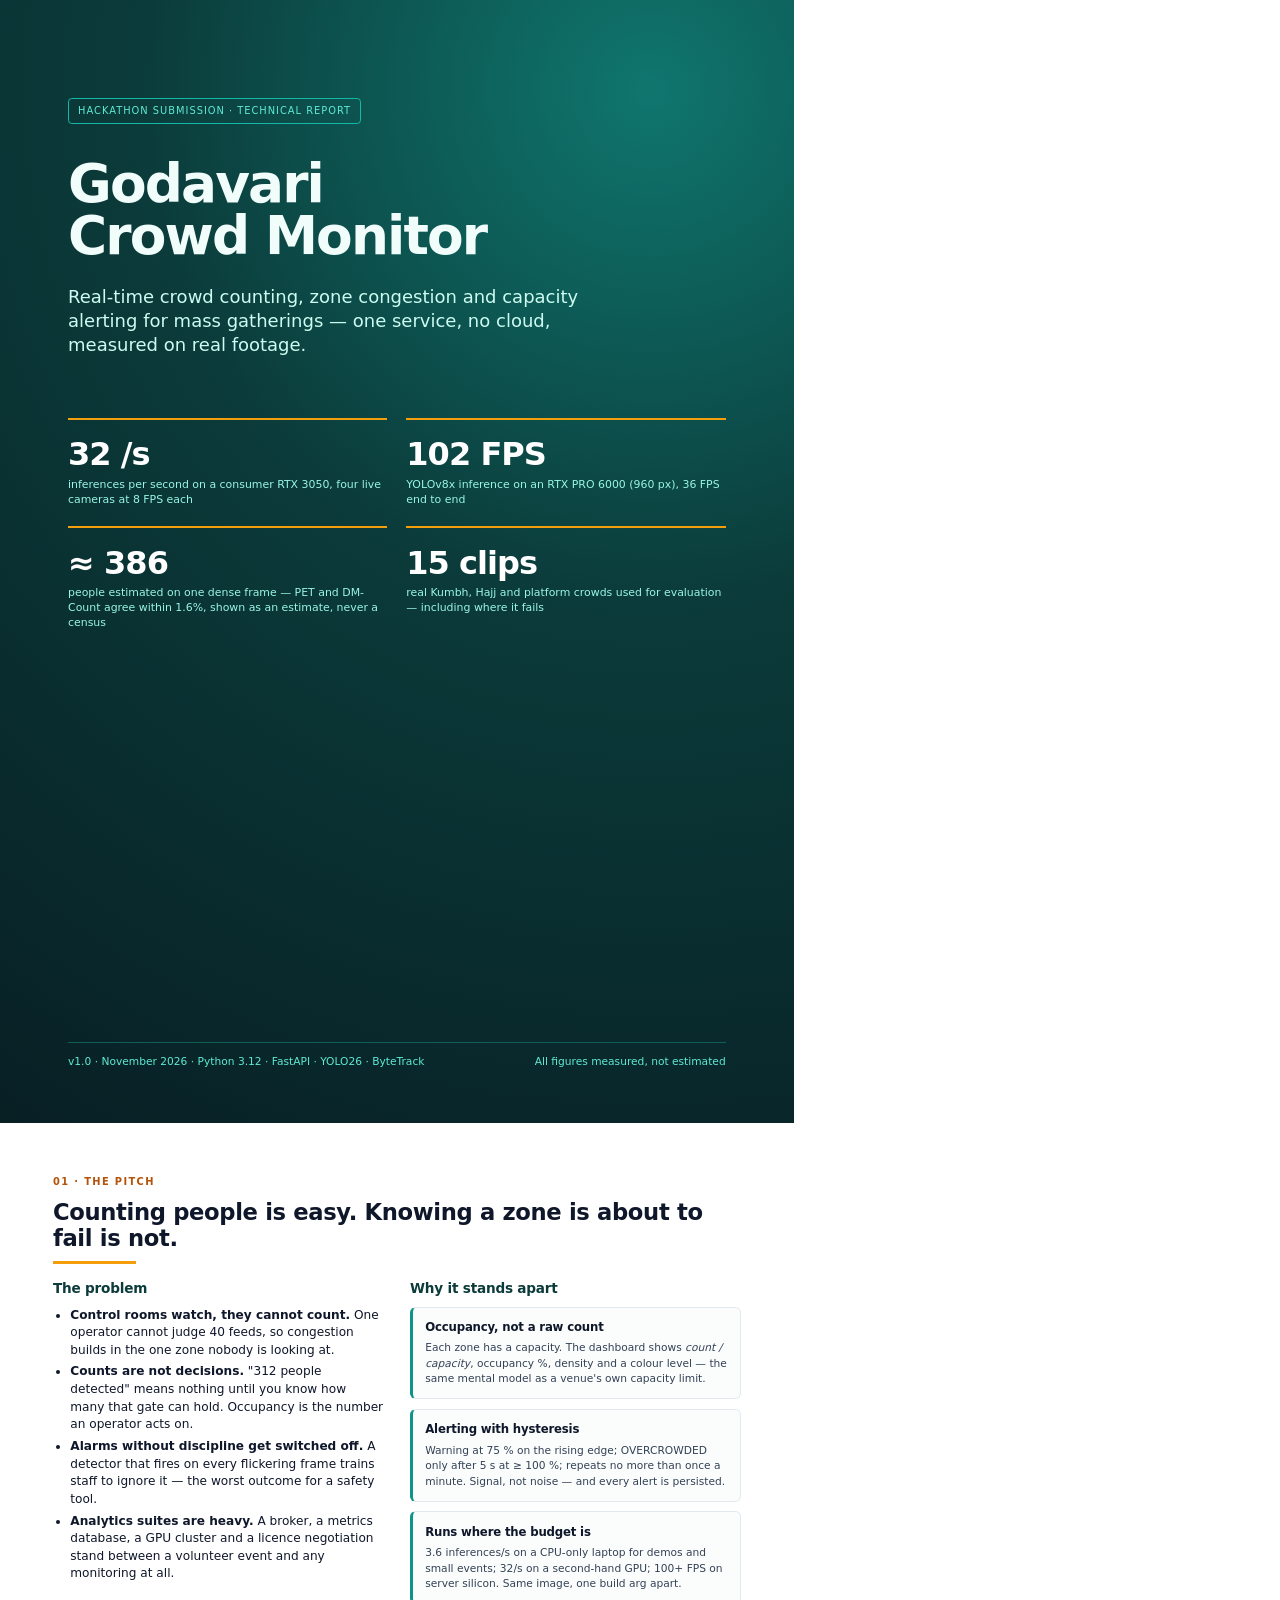
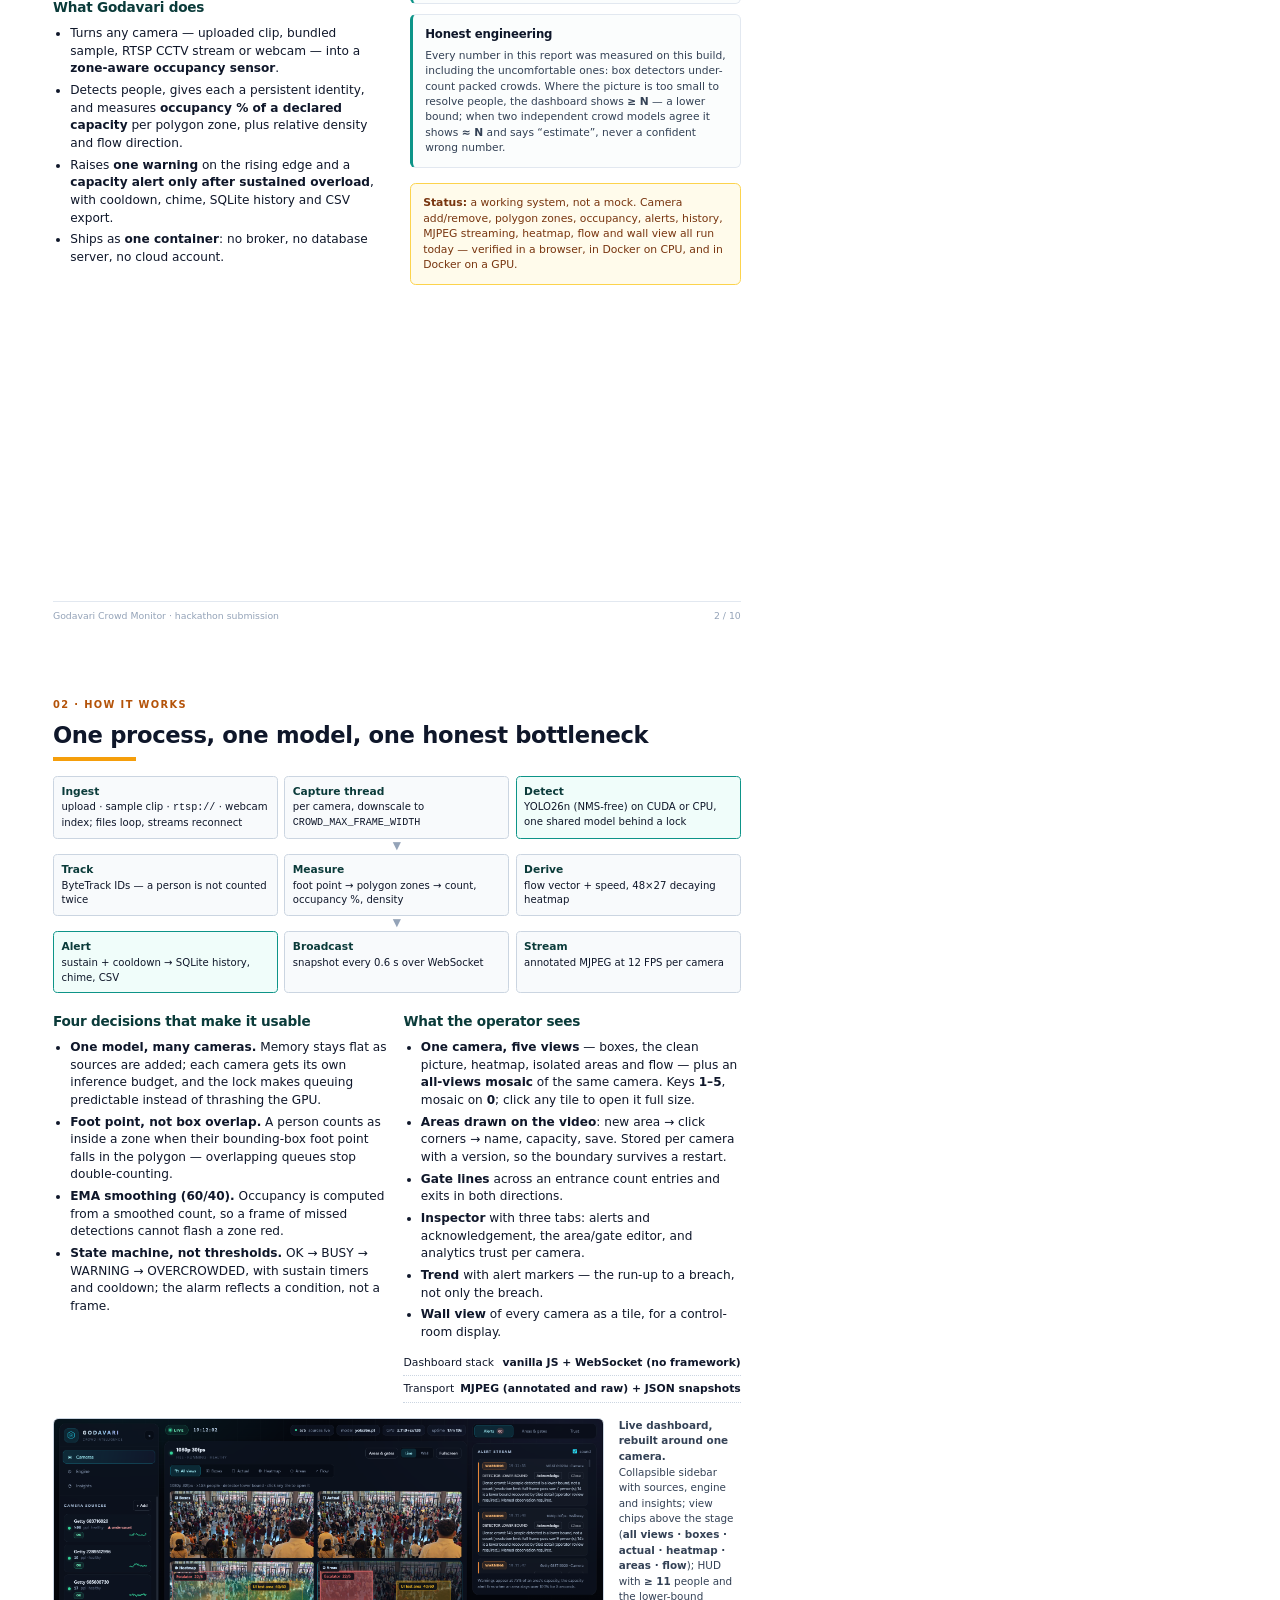
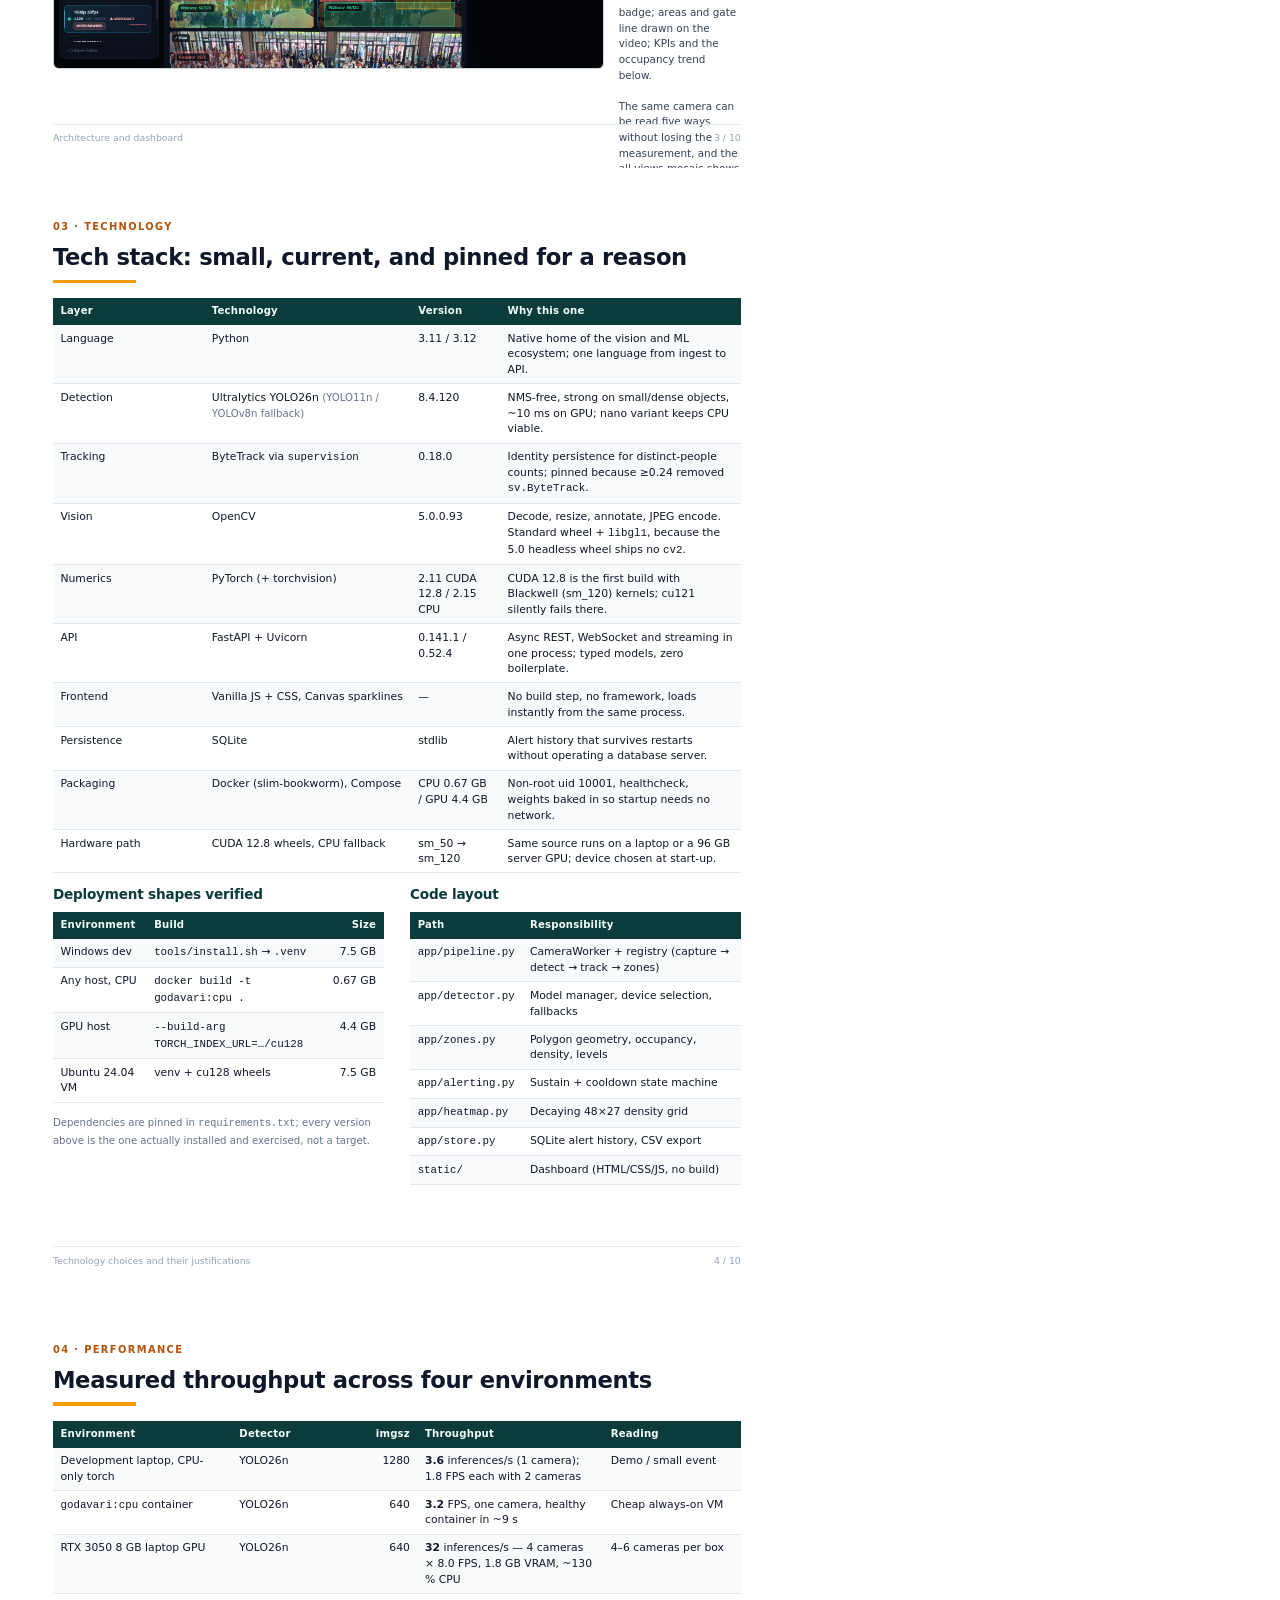
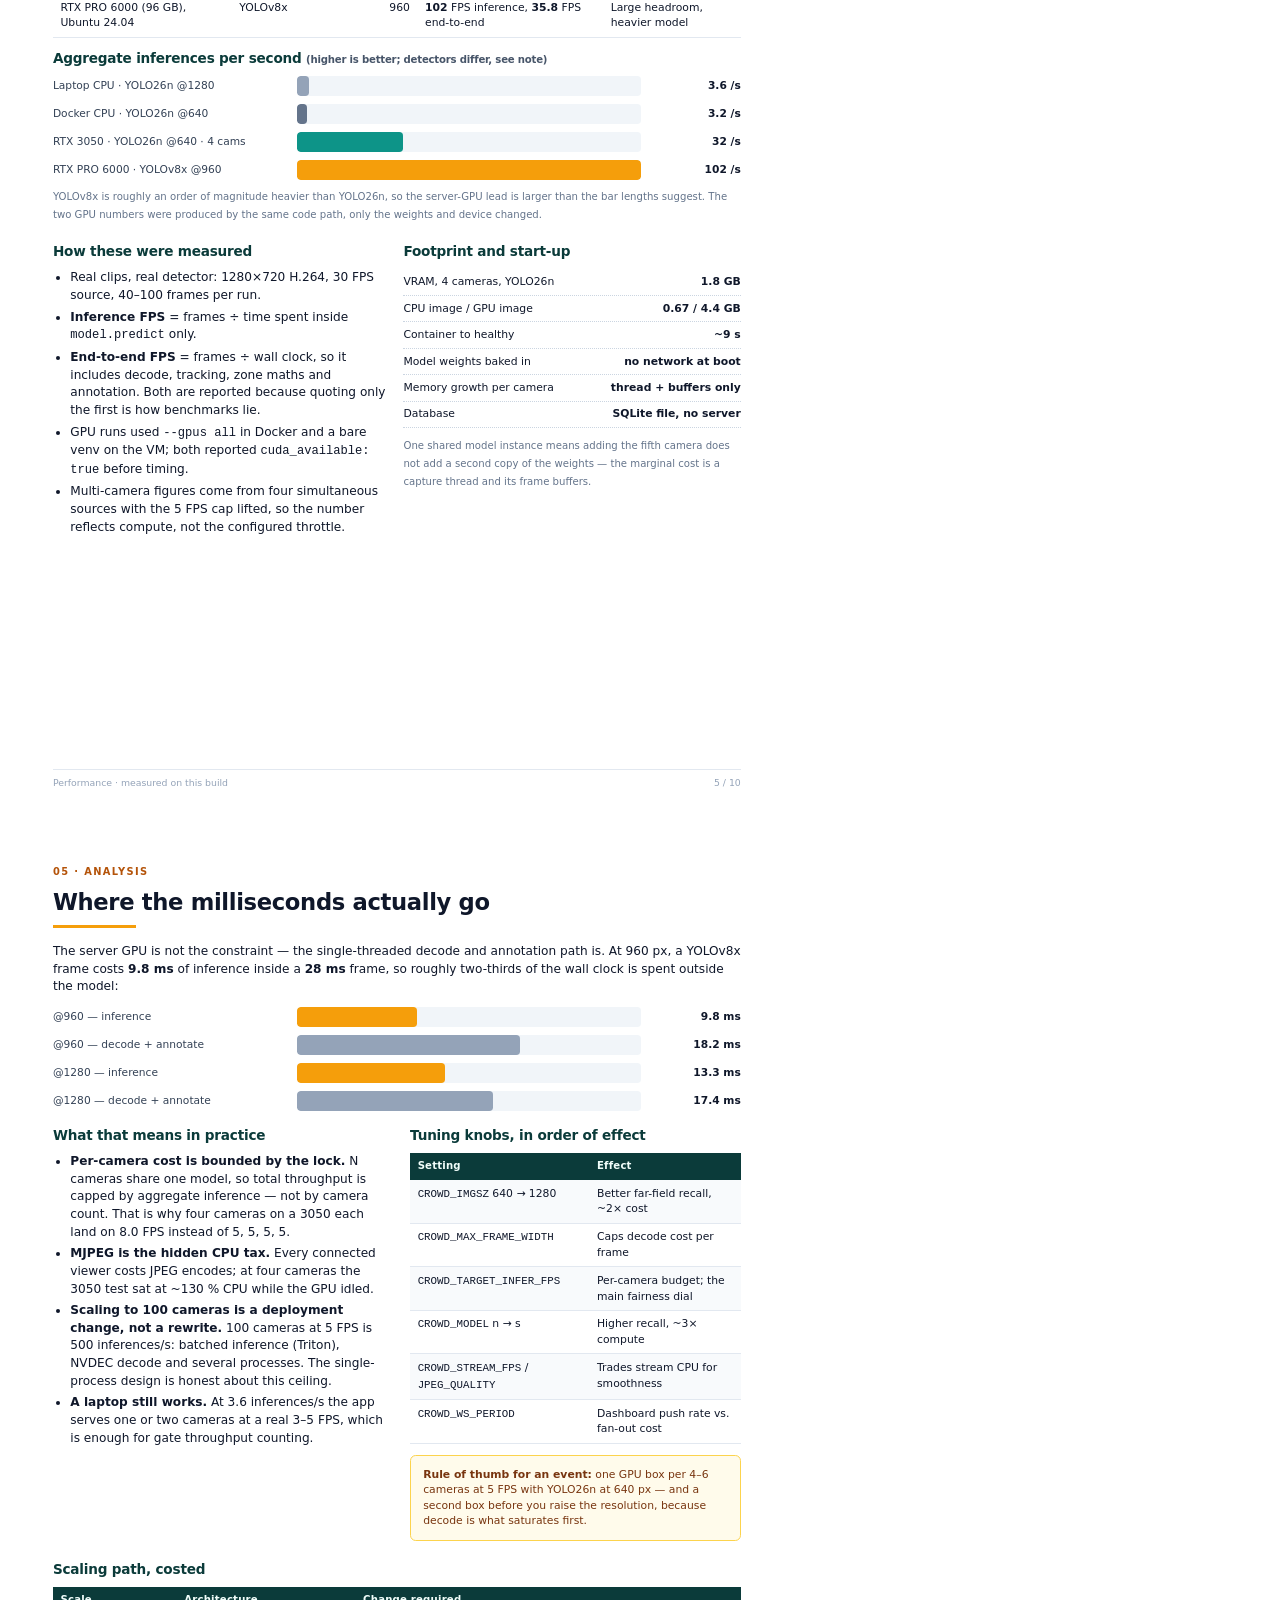
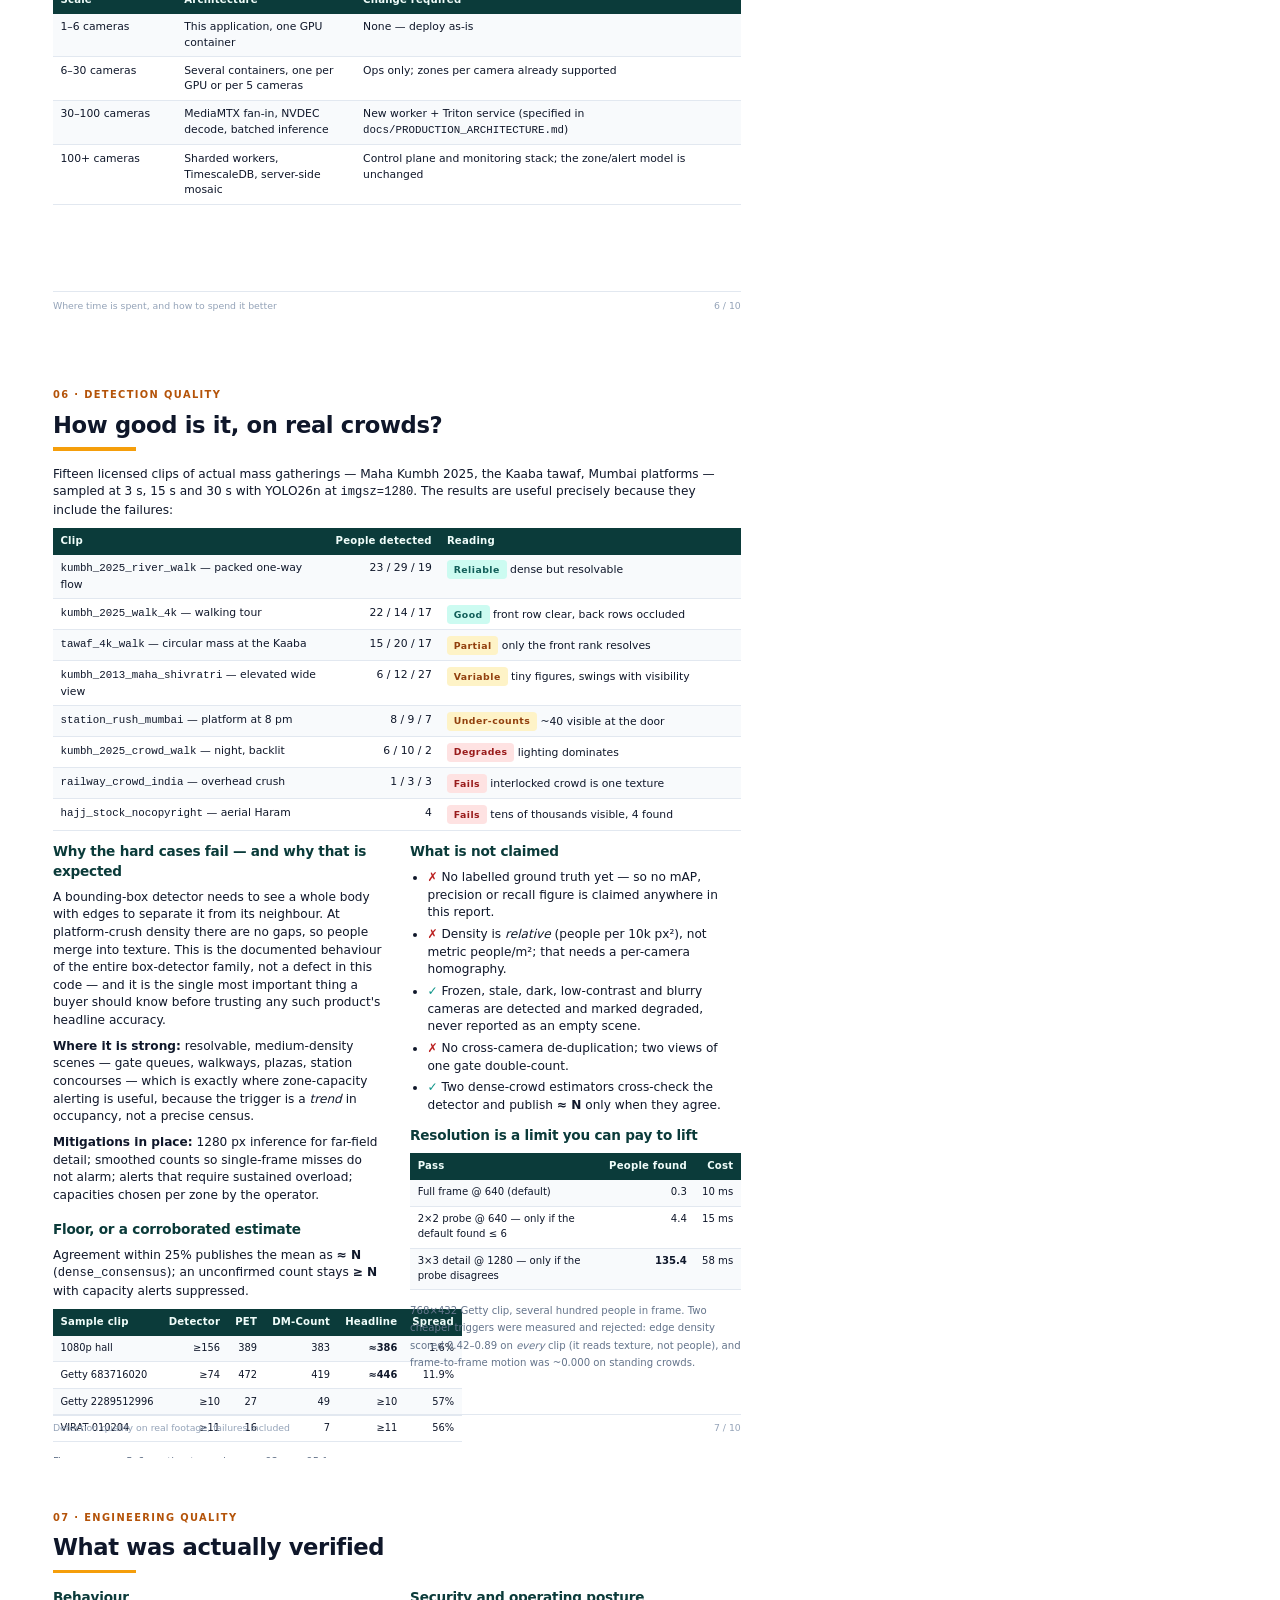
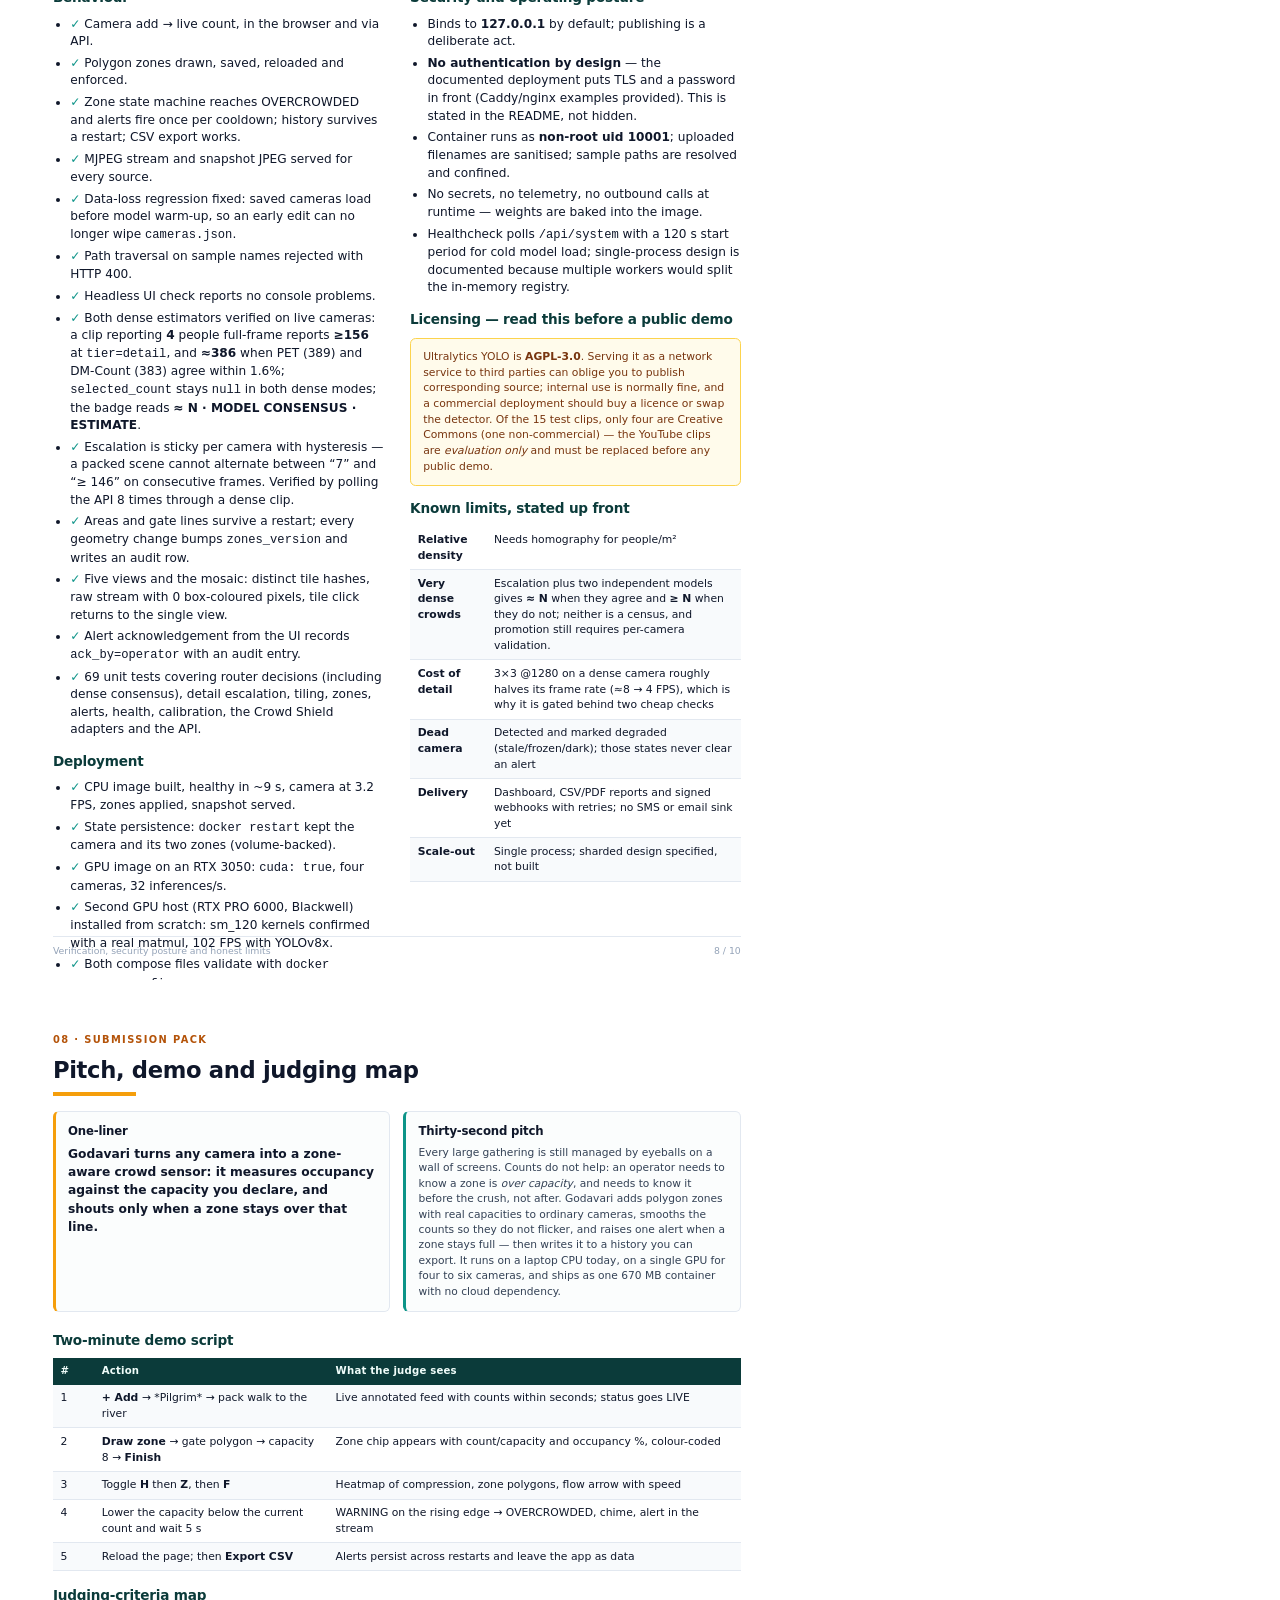
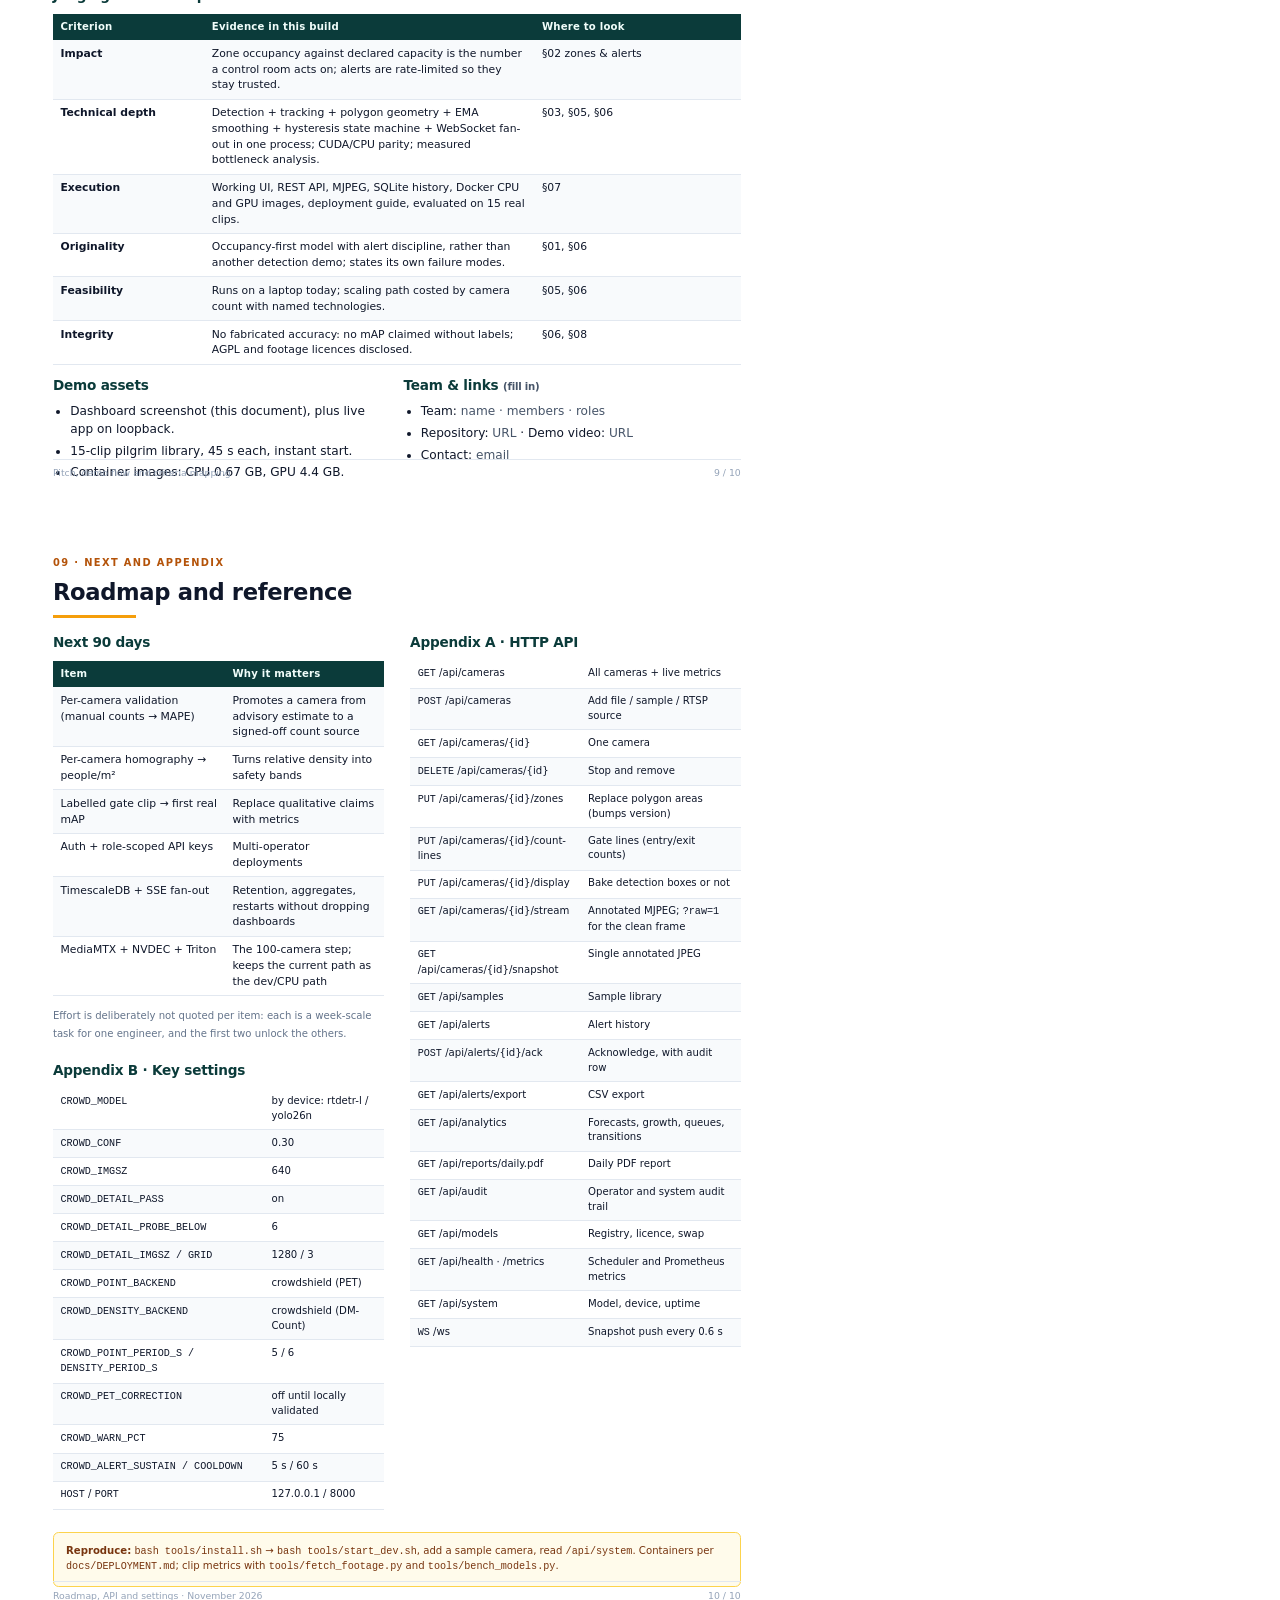
==== docs/report/report.html @ 2c6ebff2 "docs: document production architecture and rollout" ====
<!DOCTYPE html>
<html lang="en">
<head>
<meta charset="utf-8">
<title>Godavari Crowd Monitor — Hackathon Submission &amp; Performance Report</title>
<style>
  @page { size: A4; margin: 0; }
  * { box-sizing: border-box; -webkit-print-color-adjust: exact; print-color-adjust: exact; }
  html, body { margin: 0; padding: 0; background: #fff; }
  body {
    font-family: "Segoe UI", -apple-system, system-ui, "Helvetica Neue", Arial, sans-serif;
    color: #0f172a; font-size: 9.1pt; line-height: 1.45;
  }
  .page {
    width: 210mm; height: 297mm; padding: 14mm 14mm 15mm; position: relative;
    overflow: hidden; page-break-after: always; background: #fff;
  }
  .page:last-child { page-break-after: auto; }
  h1, h2, h3, h4 { margin: 0; font-weight: 700; letter-spacing: -0.015em; }
  h2 { font-size: 17pt; line-height: 1.15; }
  h3 { font-size: 10.2pt; color: #0b3b3a; margin-bottom: 2mm; }
  p { margin: 0 0 2.2mm; }
  ul { margin: 0 0 2.2mm; padding-left: 4.6mm; }
  li { margin-bottom: 1.1mm; }
  small { font-size: 7.6pt; color: #64748b; }
  .muted { color: #475569; }
  .kicker {
    font-size: 7.4pt; font-weight: 700; letter-spacing: 0.14em; text-transform: uppercase;
    color: #b45309; margin-bottom: 2.5mm;
  }
  .rule { height: 2.6pt; width: 22mm; background: #f59e0b; margin: 2.5mm 0 4mm; }
  .footer {
    position: absolute; left: 14mm; right: 14mm; bottom: 6mm; display: flex;
    justify-content: space-between; font-size: 7pt; color: #94a3b8;
    border-top: 0.4pt solid #e2e8f0; padding-top: 1.8mm;
  }
  .cols { display: flex; gap: 7mm; }
  .cols > div { flex: 1; min-width: 0; }
  table { width: 100%; border-collapse: collapse; font-size: 8.1pt; margin: 1.5mm 0 3mm; }
  th {
    text-align: left; background: #0b3b3a; color: #f0fdfa; font-weight: 600;
    padding: 1.6mm 2mm; font-size: 7.6pt; letter-spacing: 0.02em;
  }
  td { padding: 1.5mm 2mm; border-bottom: 0.4pt solid #e2e8f0; vertical-align: top; }
  tr:nth-child(even) td { background: #f8fafc; }
  .num { text-align: right; font-variant-numeric: tabular-nums; white-space: nowrap; }
  .card {
    border: 0.6pt solid #e2e8f0; border-left: 2.4pt solid #0d9488; border-radius: 1.5mm;
    padding: 3mm 3.2mm; background: #fbfdfd;
  }
  .card h4 { font-size: 8.8pt; margin-bottom: 1.2mm; color: #0f172a; }
  .card p { margin: 0; font-size: 8pt; color: #334155; }
  .grid2 { display: grid; grid-template-columns: 1fr 1fr; gap: 3.5mm; }
  .grid3 { display: grid; grid-template-columns: 1fr 1fr 1fr; gap: 3.5mm; }
  .callout {
    border: 0.6pt solid #fcd34d; background: #fffbeb; border-radius: 1.5mm;
    padding: 2.8mm 3.2mm; font-size: 8.1pt; color: #78350f;
  }
  .callout strong { color: #78350f; }
  .tag {
    display: inline-block; font-size: 7pt; font-weight: 700; letter-spacing: 0.05em;
    padding: 0.7mm 1.8mm; border-radius: 1mm; background: #ccfbf1; color: #115e59;
  }
  .tag.red { background: #fee2e2; color: #991b1b; }
  .tag.amber { background: #fef3c7; color: #92400e; }
  .bar-row { display: flex; align-items: center; gap: 2.5mm; margin-bottom: 2.2mm; font-size: 8pt; }
  .bar-label { width: 62mm; color: #334155; }
  .bar-track { flex: 1; height: 5.2mm; background: #f1f5f9; border-radius: 1mm; overflow: hidden; }
  .bar { height: 100%; border-radius: 1mm; }
  .bar-val { width: 24mm; text-align: right; font-weight: 700; font-variant-numeric: tabular-nums; }
  .flow { display: flex; flex-direction: column; gap: 1.2mm; }
  .flow-row { display: flex; gap: 1.6mm; align-items: stretch; }
  .node {
    flex: 1; border: 0.6pt solid #cbd5e1; border-radius: 1.2mm; padding: 1.8mm 2mm;
    background: #f8fafc; font-size: 7.6pt;
  }
  .node b { display: block; font-size: 8pt; color: #0b3b3a; margin-bottom: 0.4mm; }
  .node.accent { border-color: #0d9488; background: #f0fdfa; }
  .arrow { text-align: center; color: #94a3b8; font-size: 8pt; line-height: 1; margin: -0.6mm 0; }
  .shot { border: 0.6pt solid #cbd5e1; border-radius: 1.5mm; overflow: hidden; }
  .shot img { display: block; width: 100%; }
  .kv { display: flex; justify-content: space-between; border-bottom: 0.4pt dotted #cbd5e1; padding: 1.3mm 0; font-size: 8.1pt; }
  .kv span:last-child { font-weight: 700; font-variant-numeric: tabular-nums; }
  .check { color: #0d9488; font-weight: 700; }
  .cross { color: #b91c1c; font-weight: 700; }
  /* cover */
  .cover {
    background: radial-gradient(circle at 82% 8%, #0f766e 0%, #0b3b3a 42%, #081f24 100%);
    color: #f0fdfa; padding: 26mm 18mm 18mm;
  }
  .cover .kicker { color: #fbbf24; }
  .cover h1 { font-size: 40pt; line-height: 0.98; letter-spacing: -0.035em; }
  .cover .sub { font-size: 13.5pt; line-height: 1.35; color: #ccfbf1; margin-top: 6mm; max-width: 150mm; }
  .metric-strip { display: grid; grid-template-columns: 1fr 1fr; gap: 5mm; margin-top: 16mm; }
  .metric { border-top: 1.6pt solid #f59e0b; padding-top: 3mm; }
  .metric .v { font-size: 24pt; font-weight: 700; letter-spacing: -0.03em; color: #fff; }
  .metric .l { font-size: 8.2pt; color: #99f6e4; line-height: 1.35; }
  .cover .meta { position: absolute; left: 18mm; right: 18mm; bottom: 14mm; display: flex;
    justify-content: space-between; font-size: 8pt; color: #5eead4; border-top: 0.4pt solid #115e59; padding-top: 3mm; }
  .badge { display: inline-block; border: 0.6pt solid #14b8a6; color: #5eead4; font-size: 7.4pt;
    letter-spacing: 0.1em; text-transform: uppercase; padding: 1.2mm 2.4mm; border-radius: 1mm; }
</style>
</head>
<body>

<!-- ============================== 1 · COVER ============================== -->
<section class="page cover">
  <div class="badge">Hackathon submission · technical report</div>
  <h1 style="margin-top:9mm">Godavari<br>Crowd Monitor</h1>
  <div class="sub">Real-time crowd counting, zone congestion and capacity alerting
  for mass gatherings — one service, no cloud, measured on real footage.</div>

  <div class="metric-strip">
    <div class="metric">
      <div class="v">32 /s</div>
      <div class="l">inferences per second on a consumer RTX&nbsp;3050, four live cameras at 8&nbsp;FPS each</div>
    </div>
    <div class="metric">
      <div class="v">102 FPS</div>
      <div class="l">YOLOv8x inference on an RTX&nbsp;PRO&nbsp;6000 (960&nbsp;px), 36&nbsp;FPS end to end</div>
    </div>
    <div class="metric">
      <div class="v">&asymp; 386</div>
      <div class="l">people estimated on one dense frame — PET and DM-Count agree within
      1.6%, shown as an estimate, never a census</div>
    </div>
    <div class="metric">
      <div class="v">15 clips</div>
      <div class="l">real Kumbh, Hajj and platform crowds used for evaluation — including where it fails</div>
    </div>
  </div>

  <div class="meta">
    <span>v1.0 · November 2026 · Python 3.12 · FastAPI · YOLO26 · ByteTrack</span>
    <span>All figures measured, not estimated</span>
  </div>
</section>

<!-- ============================== 2 · PITCH ============================== -->
<section class="page">
  <div class="kicker">01 · The pitch</div>
  <h2>Counting people is easy. Knowing a zone is about to fail is not.</h2>
  <div class="rule"></div>

  <div class="cols">
    <div>
      <h3>The problem</h3>
      <ul>
        <li><b>Control rooms watch, they cannot count.</b> One operator cannot judge 40 feeds,
        so congestion builds in the one zone nobody is looking at.</li>
        <li><b>Counts are not decisions.</b> "312 people detected" means nothing until you know
        how many that gate can hold. Occupancy is the number an operator acts on.</li>
        <li><b>Alarms without discipline get switched off.</b> A detector that fires on every
        flickering frame trains staff to ignore it — the worst outcome for a safety tool.</li>
        <li><b>Analytics suites are heavy.</b> A broker, a metrics database, a GPU cluster and a
        licence negotiation stand between a volunteer event and any monitoring at all.</li>
      </ul>

      <h3 style="margin-top:4mm">What Godavari does</h3>
      <ul>
        <li>Turns any camera — uploaded clip, bundled sample, RTSP CCTV stream or webcam —
        into a <b>zone-aware occupancy sensor</b>.</li>
        <li>Detects people, gives each a persistent identity, and measures
        <b>occupancy % of a declared capacity</b> per polygon zone, plus relative density and
        flow direction.</li>
        <li>Raises <b>one warning</b> on the rising edge and a <b>capacity alert only after
        sustained overload</b>, with cooldown, chime, SQLite history and CSV export.</li>
        <li>Ships as <b>one container</b>: no broker, no database server, no cloud account.</li>
      </ul>
    </div>

    <div>
      <h3>Why it stands apart</h3>
      <div class="grid2" style="grid-template-columns:1fr; gap:2.6mm">
        <div class="card">
          <h4>Occupancy, not a raw count</h4>
          <p>Each zone has a capacity. The dashboard shows <i>count / capacity</i>, occupancy %,
          density and a colour level — the same mental model as a venue's own capacity limit.</p>
        </div>
        <div class="card">
          <h4>Alerting with hysteresis</h4>
          <p>Warning at 75 % on the rising edge; OVERCROWDED only after 5 s at ≥ 100 %;
          repeats no more than once a minute. Signal, not noise — and every alert is persisted.</p>
        </div>
        <div class="card">
          <h4>Runs where the budget is</h4>
          <p>3.6 inferences/s on a CPU-only laptop for demos and small events; 32/s on a
          second-hand GPU; 100+ FPS on server silicon. Same image, one build arg apart.</p>
        </div>
        <div class="card">
          <h4>Honest engineering</h4>
          <p>Every number in this report was measured on this build, including the
          uncomfortable ones: box detectors under-count packed crowds. Where the picture is too
          small to resolve people, the dashboard shows <b>≥ N</b> — a lower bound; when two
          independent crowd models agree it shows <b>≈ N</b> and says “estimate”, never a
          confident wrong number.</p>
        </div>
      </div>

      <div style="margin-top:4mm" class="callout">
        <strong>Status:</strong> a working system, not a mock. Camera add/remove, polygon zones,
        occupancy, alerts, history, MJPEG streaming, heatmap, flow and wall view all run today —
        verified in a browser, in Docker on CPU, and in Docker on a GPU.
      </div>
    </div>
  </div>

  <div class="footer"><span>Godavari Crowd Monitor · hackathon submission</span><span>2 / 10</span></div>
</section>

<!-- ============================== 3 · HOW IT WORKS ============================== -->
<section class="page">
  <div class="kicker">02 · How it works</div>
  <h2>One process, one model, one honest bottleneck</h2>
  <div class="rule"></div>

  <div class="flow">
    <div class="flow-row">
      <div class="node"><b>Ingest</b>upload · sample clip · <code>rtsp://</code> · webcam index; files loop, streams reconnect</div>
      <div class="node"><b>Capture thread</b>per camera, downscale to <code>CROWD_MAX_FRAME_WIDTH</code></div>
      <div class="node accent"><b>Detect</b>YOLO26n (NMS-free) on CUDA or CPU, one shared model behind a lock</div>
    </div>
    <div class="arrow">▼</div>
    <div class="flow-row">
      <div class="node"><b>Track</b>ByteTrack IDs — a person is not counted twice</div>
      <div class="node"><b>Measure</b>foot point → polygon zones → count, occupancy %, density</div>
      <div class="node"><b>Derive</b>flow vector + speed, 48×27 decaying heatmap</div>
    </div>
    <div class="arrow">▼</div>
    <div class="flow-row">
      <div class="node accent"><b>Alert</b>sustain + cooldown → SQLite history, chime, CSV</div>
      <div class="node"><b>Broadcast</b>snapshot every 0.6 s over WebSocket</div>
      <div class="node"><b>Stream</b>annotated MJPEG at 12 FPS per camera</div>
    </div>
  </div>

  <div class="grid2" style="margin-top:5mm">
    <div>
      <h3>Four decisions that make it usable</h3>
      <ul>
        <li><b>One model, many cameras.</b> Memory stays flat as sources are added; each camera
        gets its own inference budget, and the lock makes queuing predictable instead of
        thrashing the GPU.</li>
        <li><b>Foot point, not box overlap.</b> A person counts as inside a zone when their
        bounding-box foot point falls in the polygon — overlapping queues stop double-counting.</li>
        <li><b>EMA smoothing (60/40).</b> Occupancy is computed from a smoothed count, so a
        frame of missed detections cannot flash a zone red.</li>
        <li><b>State machine, not thresholds.</b> OK → BUSY → WARNING → OVERCROWDED, with
        sustain timers and cooldown; the alarm reflects a condition, not a frame.</li>
      </ul>
    </div>
    <div>
      <h3>What the operator sees</h3>
      <ul>
        <li><b>One camera, five views</b> — boxes, the clean picture, heatmap, isolated areas
        and flow — plus an <b>all-views mosaic</b> of the same camera. Keys <b>1–5</b>, mosaic on
        <b>0</b>; click any tile to open it full size.</li>
        <li><b>Areas drawn on the video</b>: new area → click corners → name, capacity, save.
        Stored per camera with a version, so the boundary survives a restart.</li>
        <li><b>Gate lines</b> across an entrance count entries and exits in both directions.</li>
        <li><b>Inspector</b> with three tabs: alerts and acknowledgement, the area/gate editor,
        and analytics trust per camera.</li>
        <li><b>Trend</b> with alert markers — the run-up to a breach, not only the breach.</li>
        <li><b>Wall view</b> of every camera as a tile, for a control-room display.</li>
      </ul>
      <div class="kv"><span>Dashboard stack</span><span>vanilla JS + WebSocket (no framework)</span></div>
      <div class="kv"><span>Transport</span><span>MJPEG (annotated and raw) + JSON snapshots</span></div>
    </div>
  </div>

  <div style="margin-top:4mm; display:flex; gap:4mm; align-items:flex-start">
    <div class="shot" style="flex:none">
      <img src="../../docs/dashboard.png" alt="Godavari dashboard" style="height:66mm;width:auto;display:block">
    </div>
    <div style="font-size:7.8pt;color:#334155;line-height:1.5">
      <b>Live dashboard, rebuilt around one camera.</b><br>
      Collapsible sidebar with sources, engine and insights; view chips above the stage
      (<b>all views · boxes · actual · heatmap · areas · flow</b>); HUD with
      <b>≥ 11</b> people and the lower-bound badge; areas and gate line drawn on the video;
      KPIs and the occupancy trend below.<br><br>
      The same camera can be read five ways without losing the measurement, and the
      all-views mosaic shows every view at once — clicking a tile opens it full size.
    </div>
  </div>

  <div class="footer"><span>Architecture and dashboard</span><span>3 / 10</span></div>
</section>

<!-- ============================== 4 · TECH STACK ============================== -->
<section class="page">
  <div class="kicker">03 · Technology</div>
  <h2>Tech stack: small, current, and pinned for a reason</h2>
  <div class="rule"></div>

  <table>
    <tr><th style="width:22%">Layer</th><th style="width:30%">Technology</th><th style="width:13%">Version</th><th>Why this one</th></tr>
    <tr><td>Language</td><td>Python</td><td>3.11 / 3.12</td><td>Native home of the vision and ML ecosystem; one language from ingest to API.</td></tr>
    <tr><td>Detection</td><td>Ultralytics YOLO26n <small>(YOLO11n / YOLOv8n fallback)</small></td><td>8.4.120</td><td>NMS-free, strong on small/dense objects, ~10 ms on GPU; nano variant keeps CPU viable.</td></tr>
    <tr><td>Tracking</td><td>ByteTrack via <code>supervision</code></td><td>0.18.0</td><td>Identity persistence for distinct-people counts; pinned because ≥0.24 removed <code>sv.ByteTrack</code>.</td></tr>
    <tr><td>Vision</td><td>OpenCV</td><td>5.0.0.93</td><td>Decode, resize, annotate, JPEG encode. Standard wheel + <code>libgl1</code>, because the 5.0 headless wheel ships no <code>cv2</code>.</td></tr>
    <tr><td>Numerics</td><td>PyTorch (+ torchvision)</td><td>2.11 CUDA 12.8 / 2.15 CPU</td><td>CUDA 12.8 is the first build with Blackwell (sm_120) kernels; cu121 silently fails there.</td></tr>
    <tr><td>API</td><td>FastAPI + Uvicorn</td><td>0.141.1 / 0.52.4</td><td>Async REST, WebSocket and streaming in one process; typed models, zero boilerplate.</td></tr>
    <tr><td>Frontend</td><td>Vanilla JS + CSS, Canvas sparklines</td><td>—</td><td>No build step, no framework, loads instantly from the same process.</td></tr>
    <tr><td>Persistence</td><td>SQLite</td><td>stdlib</td><td>Alert history that survives restarts without operating a database server.</td></tr>
    <tr><td>Packaging</td><td>Docker (slim-bookworm), Compose</td><td>CPU 0.67 GB / GPU 4.4 GB</td><td>Non-root uid 10001, healthcheck, weights baked in so startup needs no network.</td></tr>
    <tr><td>Hardware path</td><td>CUDA 12.8 wheels, CPU fallback</td><td>sm_50 → sm_120</td><td>Same source runs on a laptop or a 96 GB server GPU; device chosen at start-up.</td></tr>
  </table>

  <div class="cols">
    <div>
      <h3>Deployment shapes verified</h3>
      <table>
        <tr><th>Environment</th><th>Build</th><th class="num">Size</th></tr>
        <tr><td>Windows dev</td><td><code>tools/install.sh</code> → <code>.venv</code></td><td class="num">7.5 GB</td></tr>
        <tr><td>Any host, CPU</td><td><code>docker build -t godavari:cpu .</code></td><td class="num">0.67 GB</td></tr>
        <tr><td>GPU host</td><td><code>--build-arg TORCH_INDEX_URL=…/cu128</code></td><td class="num">4.4 GB</td></tr>
        <tr><td>Ubuntu 24.04 VM</td><td>venv + cu128 wheels</td><td class="num">7.5 GB</td></tr>
      </table>
      <small>Dependencies are pinned in <code>requirements.txt</code>; every version above is the
      one actually installed and exercised, not a target.</small>
    </div>
    <div>
      <h3>Code layout</h3>
      <table>
        <tr><th>Path</th><th>Responsibility</th></tr>
        <tr><td><code>app/pipeline.py</code></td><td>CameraWorker + registry (capture → detect → track → zones)</td></tr>
        <tr><td><code>app/detector.py</code></td><td>Model manager, device selection, fallbacks</td></tr>
        <tr><td><code>app/zones.py</code></td><td>Polygon geometry, occupancy, density, levels</td></tr>
        <tr><td><code>app/alerting.py</code></td><td>Sustain + cooldown state machine</td></tr>
        <tr><td><code>app/heatmap.py</code></td><td>Decaying 48×27 density grid</td></tr>
        <tr><td><code>app/store.py</code></td><td>SQLite alert history, CSV export</td></tr>
        <tr><td><code>static/</code></td><td>Dashboard (HTML/CSS/JS, no build)</td></tr>
      </table>
    </div>
  </div>

  <div class="footer"><span>Technology choices and their justifications</span><span>4 / 10</span></div>
</section>

<!-- ============================== 5 · PERFORMANCE ============================== -->
<section class="page">
  <div class="kicker">04 · Performance</div>
  <h2>Measured throughput across four environments</h2>
  <div class="rule"></div>

  <table>
    <tr>
      <th style="width:26%">Environment</th><th style="width:16%">Detector</th>
      <th class="num" style="width:11%">imgsz</th><th style="width:27%">Throughput</th><th>Reading</th>
    </tr>
    <tr>
      <td>Development laptop, CPU-only torch</td><td>YOLO26n</td><td class="num">1280</td>
      <td><b>3.6</b> inferences/s (1 camera); 1.8 FPS each with 2 cameras</td>
      <td>Demo / small event</td>
    </tr>
    <tr>
      <td><code>godavari:cpu</code> container</td><td>YOLO26n</td><td class="num">640</td>
      <td><b>3.2</b> FPS, one camera, healthy container in ~9 s</td>
      <td>Cheap always-on VM</td>
    </tr>
    <tr>
      <td>RTX 3050 8 GB laptop GPU</td><td>YOLO26n</td><td class="num">640</td>
      <td><b>32</b> inferences/s — 4 cameras × 8.0 FPS, 1.8 GB VRAM, ~130 % CPU</td>
      <td>4–6 cameras per box</td>
    </tr>
    <tr>
      <td>RTX PRO 6000 (96 GB), Ubuntu 24.04</td><td>YOLOv8x</td><td class="num">960</td>
      <td><b>102</b> FPS inference, <b>35.8</b> FPS end-to-end</td>
      <td>Large headroom, heavier model</td>
    </tr>
  </table>

  <h3>Aggregate inferences per second <small class="muted">(higher is better; detectors differ, see note)</small></h3>
  <div class="bar-row">
    <span class="bar-label">Laptop CPU · YOLO26n @1280</span>
    <div class="bar-track"><div class="bar" style="width:3.5%; background:#94a3b8"></div></div>
    <span class="bar-val">3.6 /s</span>
  </div>
  <div class="bar-row">
    <span class="bar-label">Docker CPU · YOLO26n @640</span>
    <div class="bar-track"><div class="bar" style="width:3.1%; background:#64748b"></div></div>
    <span class="bar-val">3.2 /s</span>
  </div>
  <div class="bar-row">
    <span class="bar-label">RTX 3050 · YOLO26n @640 · 4 cams</span>
    <div class="bar-track"><div class="bar" style="width:31%; background:#0d9488"></div></div>
    <span class="bar-val">32 /s</span>
  </div>
  <div class="bar-row">
    <span class="bar-label">RTX PRO 6000 · YOLOv8x @960</span>
    <div class="bar-track"><div class="bar" style="width:100%; background:#f59e0b"></div></div>
    <span class="bar-val">102 /s</span>
  </div>
  <small>YOLOv8x is roughly an order of magnitude heavier than YOLO26n, so the server-GPU
  lead is larger than the bar lengths suggest. The two GPU numbers were produced by the same
  code path, only the weights and device changed.</small>

  <div class="grid2" style="margin-top:5mm">
    <div>
      <h3>How these were measured</h3>
      <ul>
        <li>Real clips, real detector: 1280×720 H.264, 30 FPS source, 40–100 frames per run.</li>
        <li><b>Inference FPS</b> = frames ÷ time spent inside <code>model.predict</code> only.</li>
        <li><b>End-to-end FPS</b> = frames ÷ wall clock, so it includes decode, tracking,
        zone maths and annotation. Both are reported because quoting only the first is
        how benchmarks lie.</li>
        <li>GPU runs used <code>--gpus all</code> in Docker and a bare venv on the VM; both
        reported <code>cuda_available: true</code> before timing.</li>
        <li>Multi-camera figures come from four simultaneous sources with the 5 FPS cap
        lifted, so the number reflects compute, not the configured throttle.</li>
      </ul>
    </div>
    <div>
      <h3>Footprint and start-up</h3>
      <div class="kv"><span>VRAM, 4 cameras, YOLO26n</span><span>1.8 GB</span></div>
      <div class="kv"><span>CPU image / GPU image</span><span>0.67 / 4.4 GB</span></div>
      <div class="kv"><span>Container to healthy</span><span>~9 s</span></div>
      <div class="kv"><span>Model weights baked in</span><span>no network at boot</span></div>
      <div class="kv"><span>Memory growth per camera</span><span>thread + buffers only</span></div>
      <div class="kv"><span>Database</span><span>SQLite file, no server</span></div>
      <p style="margin-top:2.5mm"><small>One shared model instance means adding the fifth
      camera does not add a second copy of the weights — the marginal cost is a capture
      thread and its frame buffers.</small></p>
    </div>
  </div>

  <div class="footer"><span>Performance · measured on this build</span><span>5 / 10</span></div>
</section>

<!-- ============================== 6 · ANALYSIS ============================== -->
<section class="page">
  <div class="kicker">05 · Analysis</div>
  <h2>Where the milliseconds actually go</h2>
  <div class="rule"></div>

  <p>The server GPU is not the constraint — the single-threaded decode and annotation path is.
  At 960 px, a YOLOv8x frame costs <b>9.8 ms</b> of inference inside a <b>28 ms</b> frame, so
  roughly two-thirds of the wall clock is spent outside the model:</p>

  <div style="margin:3mm 0 4mm">
    <div class="bar-row">
      <span class="bar-label">@960 — inference</span>
      <div class="bar-track"><div class="bar" style="width:35%; background:#f59e0b"></div></div>
      <span class="bar-val">9.8 ms</span>
    </div>
    <div class="bar-row">
      <span class="bar-label">@960 — decode + annotate</span>
      <div class="bar-track"><div class="bar" style="width:65%; background:#94a3b8"></div></div>
      <span class="bar-val">18.2 ms</span>
    </div>
    <div class="bar-row">
      <span class="bar-label">@1280 — inference</span>
      <div class="bar-track"><div class="bar" style="width:43%; background:#f59e0b"></div></div>
      <span class="bar-val">13.3 ms</span>
    </div>
    <div class="bar-row">
      <span class="bar-label">@1280 — decode + annotate</span>
      <div class="bar-track"><div class="bar" style="width:57%; background:#94a3b8"></div></div>
      <span class="bar-val">17.4 ms</span>
    </div>
  </div>

  <div class="cols">
    <div>
      <h3>What that means in practice</h3>
      <ul>
        <li><b>Per-camera cost is bounded by the lock.</b> N cameras share one model, so total
        throughput is capped by aggregate inference — not by camera count. That is why four
        cameras on a 3050 each land on 8.0 FPS instead of 5, 5, 5, 5.</li>
        <li><b>MJPEG is the hidden CPU tax.</b> Every connected viewer costs JPEG encodes; at
        four cameras the 3050 test sat at ~130 % CPU while the GPU idled.</li>
        <li><b>Scaling to 100 cameras is a deployment change, not a rewrite.</b> 100 cameras at
        5 FPS is 500 inferences/s: batched inference (Triton), NVDEC decode and several
        processes. The single-process design is honest about this ceiling.</li>
        <li><b>A laptop still works.</b> At 3.6 inferences/s the app serves one or two cameras
        at a real 3–5 FPS, which is enough for gate throughput counting.</li>
      </ul>
    </div>
    <div>
      <h3>Tuning knobs, in order of effect</h3>
      <table>
        <tr><th>Setting</th><th>Effect</th></tr>
        <tr><td><code>CROWD_IMGSZ</code> 640 → 1280</td><td>Better far-field recall, ~2× cost</td></tr>
        <tr><td><code>CROWD_MAX_FRAME_WIDTH</code></td><td>Caps decode cost per frame</td></tr>
        <tr><td><code>CROWD_TARGET_INFER_FPS</code></td><td>Per-camera budget; the main fairness dial</td></tr>
        <tr><td><code>CROWD_MODEL</code> n → s</td><td>Higher recall, ~3× compute</td></tr>
        <tr><td><code>CROWD_STREAM_FPS</code> / <code>JPEG_QUALITY</code></td><td>Trades stream CPU for smoothness</td></tr>
        <tr><td><code>CROWD_WS_PERIOD</code></td><td>Dashboard push rate vs. fan-out cost</td></tr>
      </table>
      <div class="callout" style="margin-top:2mm">
        <strong>Rule of thumb for an event:</strong> one GPU box per 4–6 cameras at 5 FPS with
        YOLO26n at 640 px — and a second box before you raise the resolution, because decode
        is what saturates first.
      </div>
    </div>
  </div>

  <h3 style="margin-top:5mm">Scaling path, costed</h3>
  <table>
    <tr><th style="width:18%">Scale</th><th style="width:26%">Architecture</th><th>Change required</th></tr>
    <tr><td>1–6 cameras</td><td>This application, one GPU container</td><td>None — deploy as-is</td></tr>
    <tr><td>6–30 cameras</td><td>Several containers, one per GPU or per 5 cameras</td><td>Ops only; zones per camera already supported</td></tr>
    <tr><td>30–100 cameras</td><td>MediaMTX fan-in, NVDEC decode, batched inference</td><td>New worker + Triton service (specified in <code>docs/PRODUCTION_ARCHITECTURE.md</code>)</td></tr>
    <tr><td>100+ cameras</td><td>Sharded workers, TimescaleDB, server-side mosaic</td><td>Control plane and monitoring stack; the zone/alert model is unchanged</td></tr>
  </table>

  <div class="footer"><span>Where time is spent, and how to spend it better</span><span>6 / 10</span></div>
</section>

<!-- ============================== 7 · QUALITY ============================== -->
<section class="page">
  <div class="kicker">06 · Detection quality</div>
  <h2>How good is it, on real crowds?</h2>
  <div class="rule"></div>

  <p>Fifteen licensed clips of actual mass gatherings — Maha Kumbh 2025, the Kaaba tawaf, Mumbai
  platforms — sampled at 3 s, 15 s and 30 s with YOLO26n at <code>imgsz=1280</code>. The results
  are useful precisely because they include the failures:</p>

  <table>
    <tr><th style="width:40%">Clip</th><th class="num" style="width:16%">People detected</th><th>Reading</th></tr>
    <tr><td><code>kumbh_2025_river_walk</code> — packed one-way flow</td><td class="num">23 / 29 / 19</td><td><span class="tag">Reliable</span> dense but resolvable</td></tr>
    <tr><td><code>kumbh_2025_walk_4k</code> — walking tour</td><td class="num">22 / 14 / 17</td><td><span class="tag">Good</span> front row clear, back rows occluded</td></tr>
    <tr><td><code>tawaf_4k_walk</code> — circular mass at the Kaaba</td><td class="num">15 / 20 / 17</td><td><span class="tag amber">Partial</span> only the front rank resolves</td></tr>
    <tr><td><code>kumbh_2013_maha_shivratri</code> — elevated wide view</td><td class="num">6 / 12 / 27</td><td><span class="tag amber">Variable</span> tiny figures, swings with visibility</td></tr>
    <tr><td><code>station_rush_mumbai</code> — platform at 8 pm</td><td class="num">8 / 9 / 7</td><td><span class="tag amber">Under-counts</span> ~40 visible at the door</td></tr>
    <tr><td><code>kumbh_2025_crowd_walk</code> — night, backlit</td><td class="num">6 / 10 / 2</td><td><span class="tag red">Degrades</span> lighting dominates</td></tr>
    <tr><td><code>railway_crowd_india</code> — overhead crush</td><td class="num">1 / 3 / 3</td><td><span class="tag red">Fails</span> interlocked crowd is one texture</td></tr>
    <tr><td><code>hajj_stock_nocopyright</code> — aerial Haram</td><td class="num">4</td><td><span class="tag red">Fails</span> tens of thousands visible, 4 found</td></tr>
  </table>

  <div class="cols">
    <div>
      <h3>Why the hard cases fail — and why that is expected</h3>
      <p>A bounding-box detector needs to see a whole body with edges to separate it from its
      neighbour. At platform-crush density there are no gaps, so people merge into texture. This
      is the documented behaviour of the entire box-detector family, not a defect in this code —
      and it is the single most important thing a buyer should know before trusting any such
      product's headline accuracy.</p>
      <p><b>Where it is strong:</b> resolvable, medium-density scenes — gate queues, walkways,
      plazas, station concourses — which is exactly where zone-capacity alerting is useful,
      because the trigger is a <i>trend</i> in occupancy, not a precise census.</p>
      <p><b>Mitigations in place:</b> 1280 px inference for far-field detail; smoothed counts so
      single-frame misses do not alarm; alerts that require sustained overload; capacities
      chosen per zone by the operator.</p>

      <h3 style="margin-top:4mm">Floor, or a corroborated estimate</h3>
      <p>Agreement within 25% publishes the mean as <b>&asymp; N</b>
      (<code>dense_consensus</code>); an unconfirmed count stays <b>&ge; N</b> with capacity
      alerts suppressed.</p>
      <table style="font-size:7.4pt">
        <tr><th>Sample clip</th><th class="num">Detector</th><th class="num">PET</th>
          <th class="num">DM-Count</th><th class="num">Headline</th><th class="num">Spread</th></tr>
        <tr><td style="white-space:nowrap">1080p hall</td><td class="num">&ge;156</td><td class="num">389</td>
          <td class="num">383</td><td class="num"><b>&asymp;386</b></td><td class="num">1.6%</td></tr>
        <tr><td style="white-space:nowrap">Getty 683716020</td><td class="num">&ge;74</td><td class="num">472</td>
          <td class="num">419</td><td class="num"><b>&asymp;446</b></td><td class="num">11.9%</td></tr>
        <tr><td style="white-space:nowrap">Getty 2289512996</td><td class="num">&ge;10</td><td class="num">27</td>
          <td class="num">49</td><td class="num">&ge;10</td><td class="num">57%</td></tr>
        <tr><td style="white-space:nowrap">VIRAT 010204</td><td class="num">&ge;11</td><td class="num">16</td>
          <td class="num">7</td><td class="num">&ge;11</td><td class="num">56%</td></tr>
      </table>
      <small>Five cameras, 5–6 s estimator cadence, ~92 ms p95 frame age. Neither mode sets
      <code>selected_count</code>: promotion still requires per-camera validation.</small>
    </div>
    <div>
      <h3>What is not claimed</h3>
      <ul>
        <li><span class="cross">✗</span> No labelled ground truth yet — so no mAP, precision or
        recall figure is claimed anywhere in this report.</li>
        <li><span class="cross">✗</span> Density is <i>relative</i> (people per 10k px²), not
        metric people/m²; that needs a per-camera homography.</li>
        <li><span class="check">✓</span> Frozen, stale, dark, low-contrast and blurry cameras
        are detected and marked degraded, never reported as an empty scene.</li>
        <li><span class="cross">✗</span> No cross-camera de-duplication; two views of one gate
        double-count.</li>
        <li><span class="check">✓</span> Two dense-crowd estimators cross-check the detector and
        publish <b>≈ N</b> only when they agree.</li>
      </ul>
      <h3 style="margin-top:3mm">Resolution is a limit you can pay to lift</h3>
      <table style="font-size:7.6pt">
        <tr><th>Pass</th><th class="num">People found</th><th class="num">Cost</th></tr>
        <tr><td>Full frame @ 640 (default)</td><td class="num">0.3</td><td class="num">10 ms</td></tr>
        <tr><td>2×2 probe @ 640 — only if the default found ≤ 6</td><td class="num">4.4</td><td class="num">15 ms</td></tr>
        <tr><td>3×3 detail @ 1280 — only if the probe disagrees</td><td class="num"><b>135.4</b></td><td class="num">58 ms</td></tr>
      </table>
      <small>768×432 Getty clip, several hundred people in frame. Two cheaper triggers were
      measured and rejected: edge density scored 0.42–0.89 on <i>every</i> clip (it reads
      texture, not people), and frame-to-frame motion was ~0.000 on standing crowds.</small>
    </div>
  </div>

  <div class="footer"><span>Detection quality on real footage, failures included</span><span>7 / 10</span></div>
</section>

<!-- ============================== 8 · ENGINEERING ============================== -->
<section class="page">
  <div class="kicker">07 · Engineering quality</div>
  <h2>What was actually verified</h2>
  <div class="rule"></div>

  <div class="cols">
    <div>
      <h3>Behaviour</h3>
      <ul>
        <li><span class="check">✓</span> Camera add → live count, in the browser and via API.</li>
        <li><span class="check">✓</span> Polygon zones drawn, saved, reloaded and enforced.</li>
        <li><span class="check">✓</span> Zone state machine reaches OVERCROWDED and alerts fire
        once per cooldown; history survives a restart; CSV export works.</li>
        <li><span class="check">✓</span> MJPEG stream and snapshot JPEG served for every source.</li>
        <li><span class="check">✓</span> Data-loss regression fixed: saved cameras load before
        model warm-up, so an early edit can no longer wipe <code>cameras.json</code>.</li>
        <li><span class="check">✓</span> Path traversal on sample names rejected with HTTP 400.</li>
        <li><span class="check">✓</span> Headless UI check reports no console problems.</li>
        <li><span class="check">✓</span> Both dense estimators verified on live cameras: a clip
        reporting <b>4</b> people full-frame reports <b>≥156</b> at <code>tier=detail</code>, and
        <b>≈386</b> when PET (389) and DM-Count (383) agree within 1.6%;
        <code>selected_count</code> stays <code>null</code> in both dense modes; the badge reads
        <b>≈ N · MODEL CONSENSUS · ESTIMATE</b>.</li>
        <li><span class="check">✓</span> Escalation is sticky per camera with hysteresis — a
        packed scene cannot alternate between “7” and “≥ 146” on consecutive frames. Verified by
        polling the API 8 times through a dense clip.</li>
        <li><span class="check">✓</span> Areas and gate lines survive a restart; every geometry
        change bumps <code>zones_version</code> and writes an audit row.</li>
        <li><span class="check">✓</span> Five views and the mosaic: distinct tile hashes, raw
        stream with 0 box-coloured pixels, tile click returns to the single view.</li>
        <li><span class="check">✓</span> Alert acknowledgement from the UI records
        <code>ack_by=operator</code> with an audit entry.</li>
        <li><span class="check">✓</span> 69 unit tests covering router decisions (including
        dense consensus), detail escalation, tiling, zones, alerts, health, calibration, the
        Crowd Shield adapters and the API.</li>
      </ul>

      <h3 style="margin-top:3.5mm">Deployment</h3>
      <ul>
        <li><span class="check">✓</span> CPU image built, healthy in ~9 s, camera at 3.2 FPS,
        zones applied, snapshot served.</li>
        <li><span class="check">✓</span> State persistence: <code>docker restart</code> kept the
        camera and its two zones (volume-backed).</li>
        <li><span class="check">✓</span> GPU image on an RTX 3050: <code>cuda: true</code>,
        four cameras, 32 inferences/s.</li>
        <li><span class="check">✓</span> Second GPU host (RTX PRO 6000, Blackwell) installed
        from scratch: sm_120 kernels confirmed with a real matmul, 102 FPS with YOLOv8x.</li>
        <li><span class="check">✓</span> Both compose files validate with <code>docker compose config</code>.</li>
      </ul>
    </div>

    <div>
      <h3>Security and operating posture</h3>
      <ul>
        <li>Binds to <b>127.0.0.1</b> by default; publishing is a deliberate act.</li>
        <li><b>No authentication by design</b> — the documented deployment puts TLS and a
        password in front (Caddy/nginx examples provided). This is stated in the README, not
        hidden.</li>
        <li>Container runs as <b>non-root uid 10001</b>; uploaded filenames are sanitised;
        sample paths are resolved and confined.</li>
        <li>No secrets, no telemetry, no outbound calls at runtime — weights are baked into
        the image.</li>
        <li>Healthcheck polls <code>/api/system</code> with a 120 s start period for cold
        model load; single-process design is documented because multiple workers would split
        the in-memory registry.</li>
      </ul>

      <h3 style="margin-top:3.5mm">Licensing — read this before a public demo</h3>
      <div class="callout">
        Ultralytics YOLO is <strong>AGPL-3.0</strong>. Serving it as a network service to third
        parties can oblige you to publish corresponding source; internal use is normally fine,
        and a commercial deployment should buy a licence or swap the detector.
        Of the 15 test clips, only four are Creative Commons (one non-commercial) — the YouTube
        clips are <em>evaluation only</em> and must be replaced before any public demo.
      </div>

      <h3 style="margin-top:3.5mm">Known limits, stated up front</h3>
      <table>
        <tr><td><b>Relative density</b></td><td>Needs homography for people/m²</td></tr>
        <tr><td><b>Very dense crowds</b></td><td>Escalation plus two independent models gives
        <b>≈ N</b> when they agree and <b>≥ N</b> when they do not; neither is a census, and
        promotion still requires per-camera validation.</td></tr>
        <tr><td><b>Cost of detail</b></td><td>3×3 @1280 on a dense camera roughly halves its
        frame rate (≈8 → 4 FPS), which is why it is gated behind two cheap checks</td></tr>
        <tr><td><b>Dead camera</b></td><td>Detected and marked degraded (stale/frozen/dark);
        those states never clear an alert</td></tr>
        <tr><td><b>Delivery</b></td><td>Dashboard, CSV/PDF reports and signed webhooks with
        retries; no SMS or email sink yet</td></tr>
        <tr><td><b>Scale-out</b></td><td>Single process; sharded design specified, not built</td></tr>
      </table>
    </div>
  </div>

  <div class="footer"><span>Verification, security posture and honest limits</span><span>8 / 10</span></div>
</section>

<!-- ============================== 9 · SUBMISSION PACK ============================== -->
<section class="page">
  <div class="kicker">08 · Submission pack</div>
  <h2>Pitch, demo and judging map</h2>
  <div class="rule"></div>

  <div class="grid2">
    <div class="card" style="border-left-color:#f59e0b">
      <h4>One-liner</h4>
      <p style="font-size:9.2pt; color:#0f172a; line-height:1.5"><b>Godavari turns any camera
      into a zone-aware crowd sensor: it measures occupancy against the capacity you declare,
      and shouts only when a zone stays over that line.</b></p>
    </div>
    <div class="card">
      <h4>Thirty-second pitch</h4>
      <p>Every large gathering is still managed by eyeballs on a wall of screens. Counts do not
      help: an operator needs to know a zone is <i>over capacity</i>, and needs to know it before
      the crush, not after. Godavari adds polygon zones with real capacities to ordinary cameras,
      smooths the counts so they do not flicker, and raises one alert when a zone stays full —
      then writes it to a history you can export. It runs on a laptop CPU today, on a single GPU
      for four to six cameras, and ships as one 670 MB container with no cloud dependency.</p>
    </div>
  </div>

  <h3 style="margin-top:5mm">Two-minute demo script</h3>
  <table>
    <tr><th style="width:6%">#</th><th style="width:34%">Action</th><th>What the judge sees</th></tr>
    <tr><td>1</td><td><b>+ Add</b> → *Pilgrim* → pack walk to the river</td>
      <td>Live annotated feed with counts within seconds; status goes LIVE</td></tr>
    <tr><td>2</td><td><b>Draw zone</b> → gate polygon → capacity 8 → <b>Finish</b></td>
      <td>Zone chip appears with count/capacity and occupancy %, colour-coded</td></tr>
    <tr><td>3</td><td>Toggle <b>H</b> then <b>Z</b>, then <b>F</b></td>
      <td>Heatmap of compression, zone polygons, flow arrow with speed</td></tr>
    <tr><td>4</td><td>Lower the capacity below the current count and wait 5 s</td>
      <td>WARNING on the rising edge → OVERCROWDED, chime, alert in the stream</td></tr>
    <tr><td>5</td><td>Reload the page; then <b>Export CSV</b></td>
      <td>Alerts persist across restarts and leave the app as data</td></tr>
  </table>

  <h3 style="margin-top:4mm">Judging-criteria map</h3>
  <table>
    <tr><th style="width:22%">Criterion</th><th style="width:48%">Evidence in this build</th><th>Where to look</th></tr>
    <tr><td><b>Impact</b></td><td>Zone occupancy against declared capacity is the number a control
      room acts on; alerts are rate-limited so they stay trusted.</td><td>§02 zones &amp; alerts</td></tr>
    <tr><td><b>Technical depth</b></td><td>Detection + tracking + polygon geometry + EMA smoothing
      + hysteresis state machine + WebSocket fan-out in one process; CUDA/CPU parity; measured
      bottleneck analysis.</td><td>§03, §05, §06</td></tr>
    <tr><td><b>Execution</b></td><td>Working UI, REST API, MJPEG, SQLite history, Docker CPU and
      GPU images, deployment guide, evaluated on 15 real clips.</td><td>§07</td></tr>
    <tr><td><b>Originality</b></td><td>Occupancy-first model with alert discipline, rather than
      another detection demo; states its own failure modes.</td><td>§01, §06</td></tr>
    <tr><td><b>Feasibility</b></td><td>Runs on a laptop today; scaling path costed by camera count
      with named technologies.</td><td>§05, §06</td></tr>
    <tr><td><b>Integrity</b></td><td>No fabricated accuracy: no mAP claimed without labels;
      AGPL and footage licences disclosed.</td><td>§06, §08</td></tr>
  </table>

  <div class="grid2" style="margin-top:2mm">
    <div><h3>Demo assets</h3>
      <ul>
        <li>Dashboard screenshot (this document), plus live app on loopback.</li>
        <li>15-clip pilgrim library, 45 s each, instant start.</li>
        <li>Container images: CPU 0.67 GB, GPU 4.4 GB.</li>
      </ul>
    </div>
    <div><h3>Team &amp; links <small class="muted">(fill in)</small></h3>
      <ul>
        <li>Team: <span class="muted">name · members · roles</span></li>
        <li>Repository: <span class="muted">URL</span> · Demo video: <span class="muted">URL</span></li>
        <li>Contact: <span class="muted">email</span></li>
      </ul>
    </div>
  </div>

  <div class="footer"><span>Pitch, demo flow and criteria mapping</span><span>9 / 10</span></div>
</section>

<!-- ============================== 10 · ROADMAP + APPENDIX ============================== -->
<section class="page">
  <div class="kicker">09 · Next and appendix</div>
  <h2>Roadmap and reference</h2>
  <div class="rule"></div>

  <div class="cols">
    <div>
      <h3>Next 90 days</h3>
      <table>
        <tr><th style="width:52%">Item</th><th>Why it matters</th></tr>
        <tr><td>Per-camera validation (manual counts → MAPE)</td><td>Promotes a camera from
        advisory estimate to a signed-off count source</td></tr>
        <tr><td>Per-camera homography → people/m²</td><td>Turns relative density into safety bands</td></tr>
        <tr><td>Labelled gate clip → first real mAP</td><td>Replace qualitative claims with metrics</td></tr>
        <tr><td>Auth + role-scoped API keys</td><td>Multi-operator deployments</td></tr>
        <tr><td>TimescaleDB + SSE fan-out</td><td>Retention, aggregates, restarts without
        dropping dashboards</td></tr>
        <tr><td>MediaMTX + NVDEC + Triton</td><td>The 100-camera step; keeps the current path
        as the dev/CPU path</td></tr>
      </table>
      <p><small>Effort is deliberately not quoted per item: each is a week-scale task for one
      engineer, and the first two unlock the others.</small></p>

      <h3 style="margin-top:5mm">Appendix B · Key settings</h3>
      <table style="font-size:7.6pt">
        <tr><td><code>CROWD_MODEL</code></td><td>by device: rtdetr-l / yolo26n</td></tr>
        <tr><td><code>CROWD_CONF</code></td><td>0.30</td></tr>
        <tr><td><code>CROWD_IMGSZ</code></td><td>640</td></tr>
        <tr><td><code>CROWD_DETAIL_PASS</code></td><td>on</td></tr>
        <tr><td><code>CROWD_DETAIL_PROBE_BELOW</code></td><td>6</td></tr>
        <tr><td><code>CROWD_DETAIL_IMGSZ / GRID</code></td><td>1280 / 3</td></tr>
        <tr><td><code>CROWD_POINT_BACKEND</code></td><td>crowdshield (PET)</td></tr>
        <tr><td><code>CROWD_DENSITY_BACKEND</code></td><td>crowdshield (DM-Count)</td></tr>
        <tr><td><code>CROWD_POINT_PERIOD_S / DENSITY_PERIOD_S</code></td><td>5 / 6</td></tr>
        <tr><td><code>CROWD_PET_CORRECTION</code></td><td>off until locally validated</td></tr>
        <tr><td><code>CROWD_WARN_PCT</code></td><td>75</td></tr>
        <tr><td><code>CROWD_ALERT_SUSTAIN / COOLDOWN</code></td><td>5 s / 60 s</td></tr>
        <tr><td><code>HOST</code> / <code>PORT</code></td><td>127.0.0.1 / 8000</td></tr>
      </table>
    </div>
    <div>
      <h3>Appendix A · HTTP API</h3>
      <table style="font-size:7.6pt">
        <tr><td><code>GET</code> /api/cameras</td><td>All cameras + live metrics</td></tr>
        <tr><td><code>POST</code> /api/cameras</td><td>Add file / sample / RTSP source</td></tr>
        <tr><td><code>GET</code> /api/cameras/{id}</td><td>One camera</td></tr>
        <tr><td><code>DELETE</code> /api/cameras/{id}</td><td>Stop and remove</td></tr>
        <tr><td><code>PUT</code> /api/cameras/{id}/zones</td><td>Replace polygon areas (bumps version)</td></tr>
        <tr><td><code>PUT</code> /api/cameras/{id}/count-lines</td><td>Gate lines (entry/exit counts)</td></tr>
        <tr><td><code>PUT</code> /api/cameras/{id}/display</td><td>Bake detection boxes or not</td></tr>
        <tr><td><code>GET</code> /api/cameras/{id}/stream</td><td>Annotated MJPEG; <code>?raw=1</code>
        for the clean frame</td></tr>
        <tr><td><code>GET</code> /api/cameras/{id}/snapshot</td><td>Single annotated JPEG</td></tr>
        <tr><td><code>GET</code> /api/samples</td><td>Sample library</td></tr>
        <tr><td><code>GET</code> /api/alerts</td><td>Alert history</td></tr>
        <tr><td><code>POST</code> /api/alerts/{id}/ack</td><td>Acknowledge, with audit row</td></tr>
        <tr><td><code>GET</code> /api/alerts/export</td><td>CSV export</td></tr>
        <tr><td><code>GET</code> /api/analytics</td><td>Forecasts, growth, queues, transitions</td></tr>
        <tr><td><code>GET</code> /api/reports/daily.pdf</td><td>Daily PDF report</td></tr>
        <tr><td><code>GET</code> /api/audit</td><td>Operator and system audit trail</td></tr>
        <tr><td><code>GET</code> /api/models</td><td>Registry, licence, swap</td></tr>
        <tr><td><code>GET</code> /api/health · /metrics</td><td>Scheduler and Prometheus metrics</td></tr>
        <tr><td><code>GET</code> /api/system</td><td>Model, device, uptime</td></tr>
        <tr><td><code>WS</code> /ws</td><td>Snapshot push every 0.6 s</td></tr>
      </table>
    </div>
  </div>

  <div class="callout" style="margin-top:3mm;font-size:7.6pt">
    <strong>Reproduce:</strong> <code>bash tools/install.sh</code> →
    <code>bash tools/start_dev.sh</code>, add a sample camera, read <code>/api/system</code>.
    Containers per <code>docs/DEPLOYMENT.md</code>; clip metrics with
    <code>tools/fetch_footage.py</code> and <code>tools/bench_models.py</code>.
  </div>

  <div class="footer"><span>Roadmap, API and settings · November 2026</span><span>10 / 10</span></div>
</section>

</body>
</html>
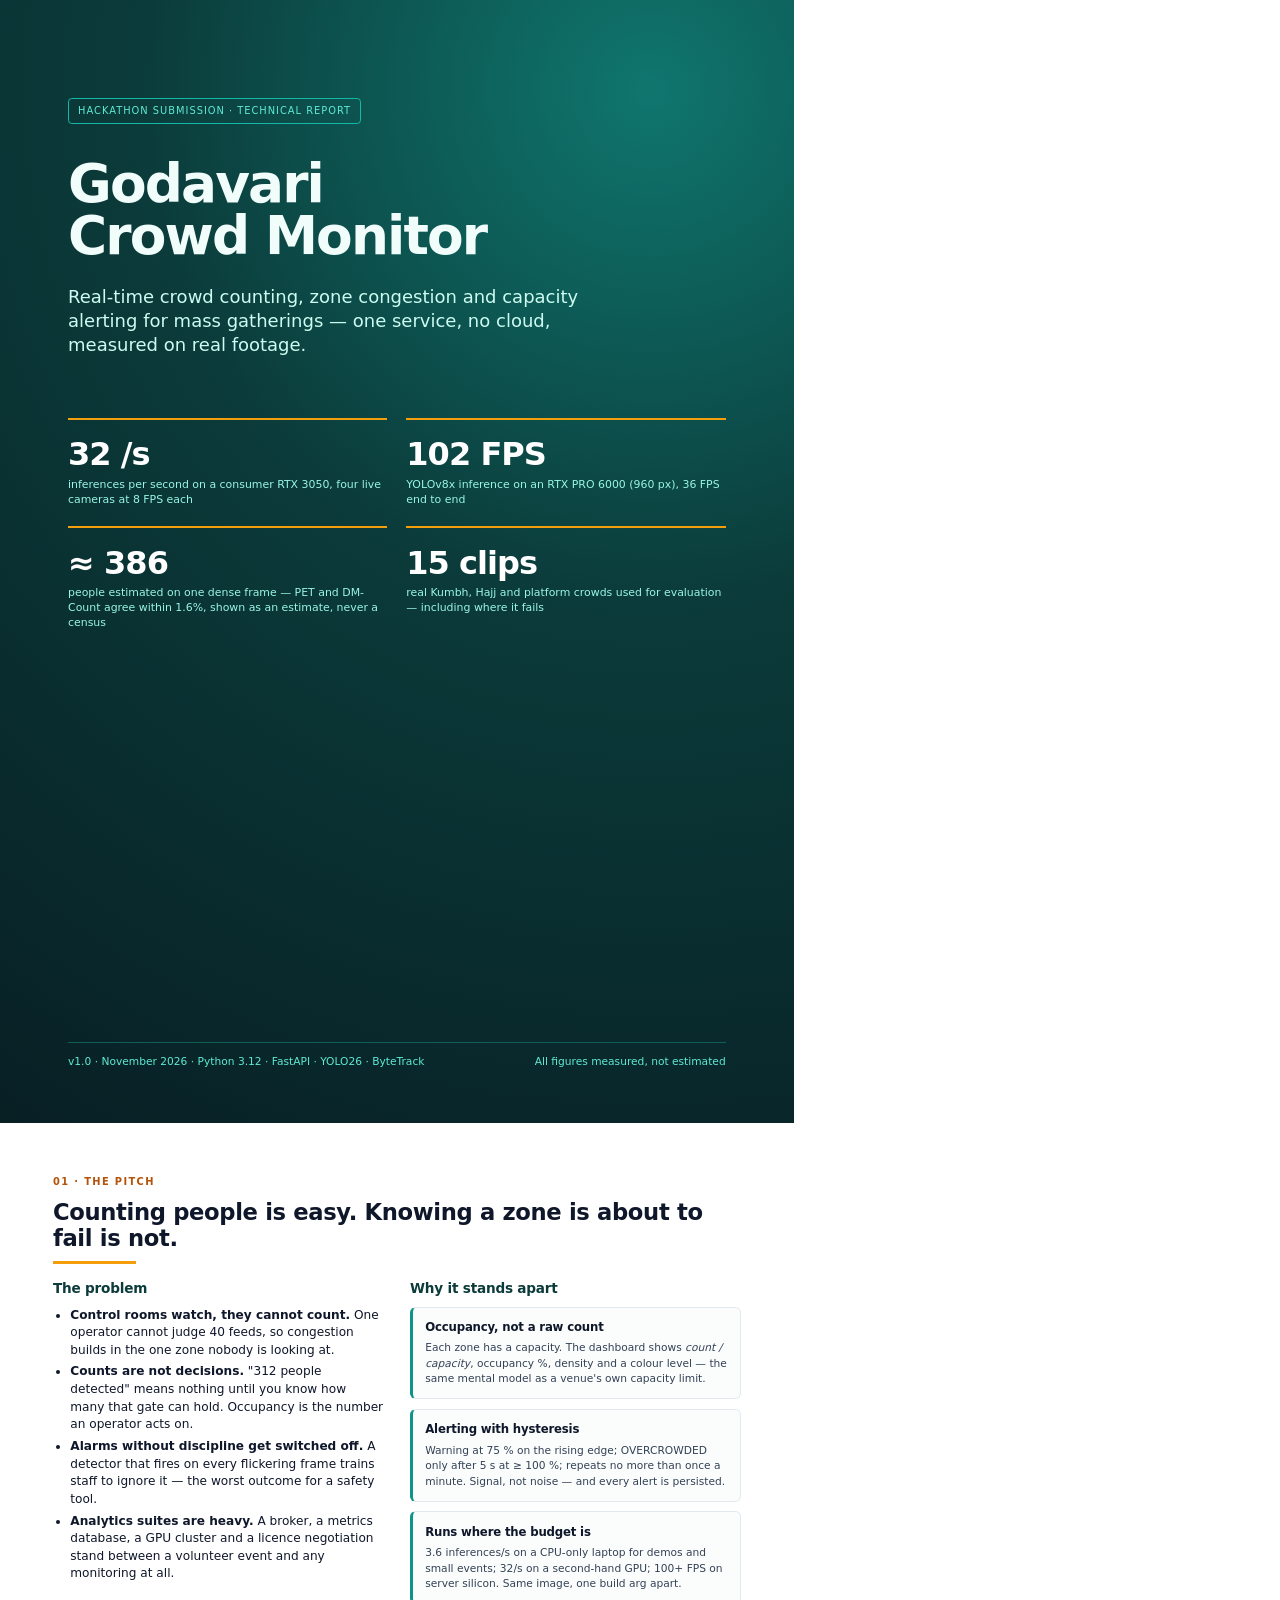
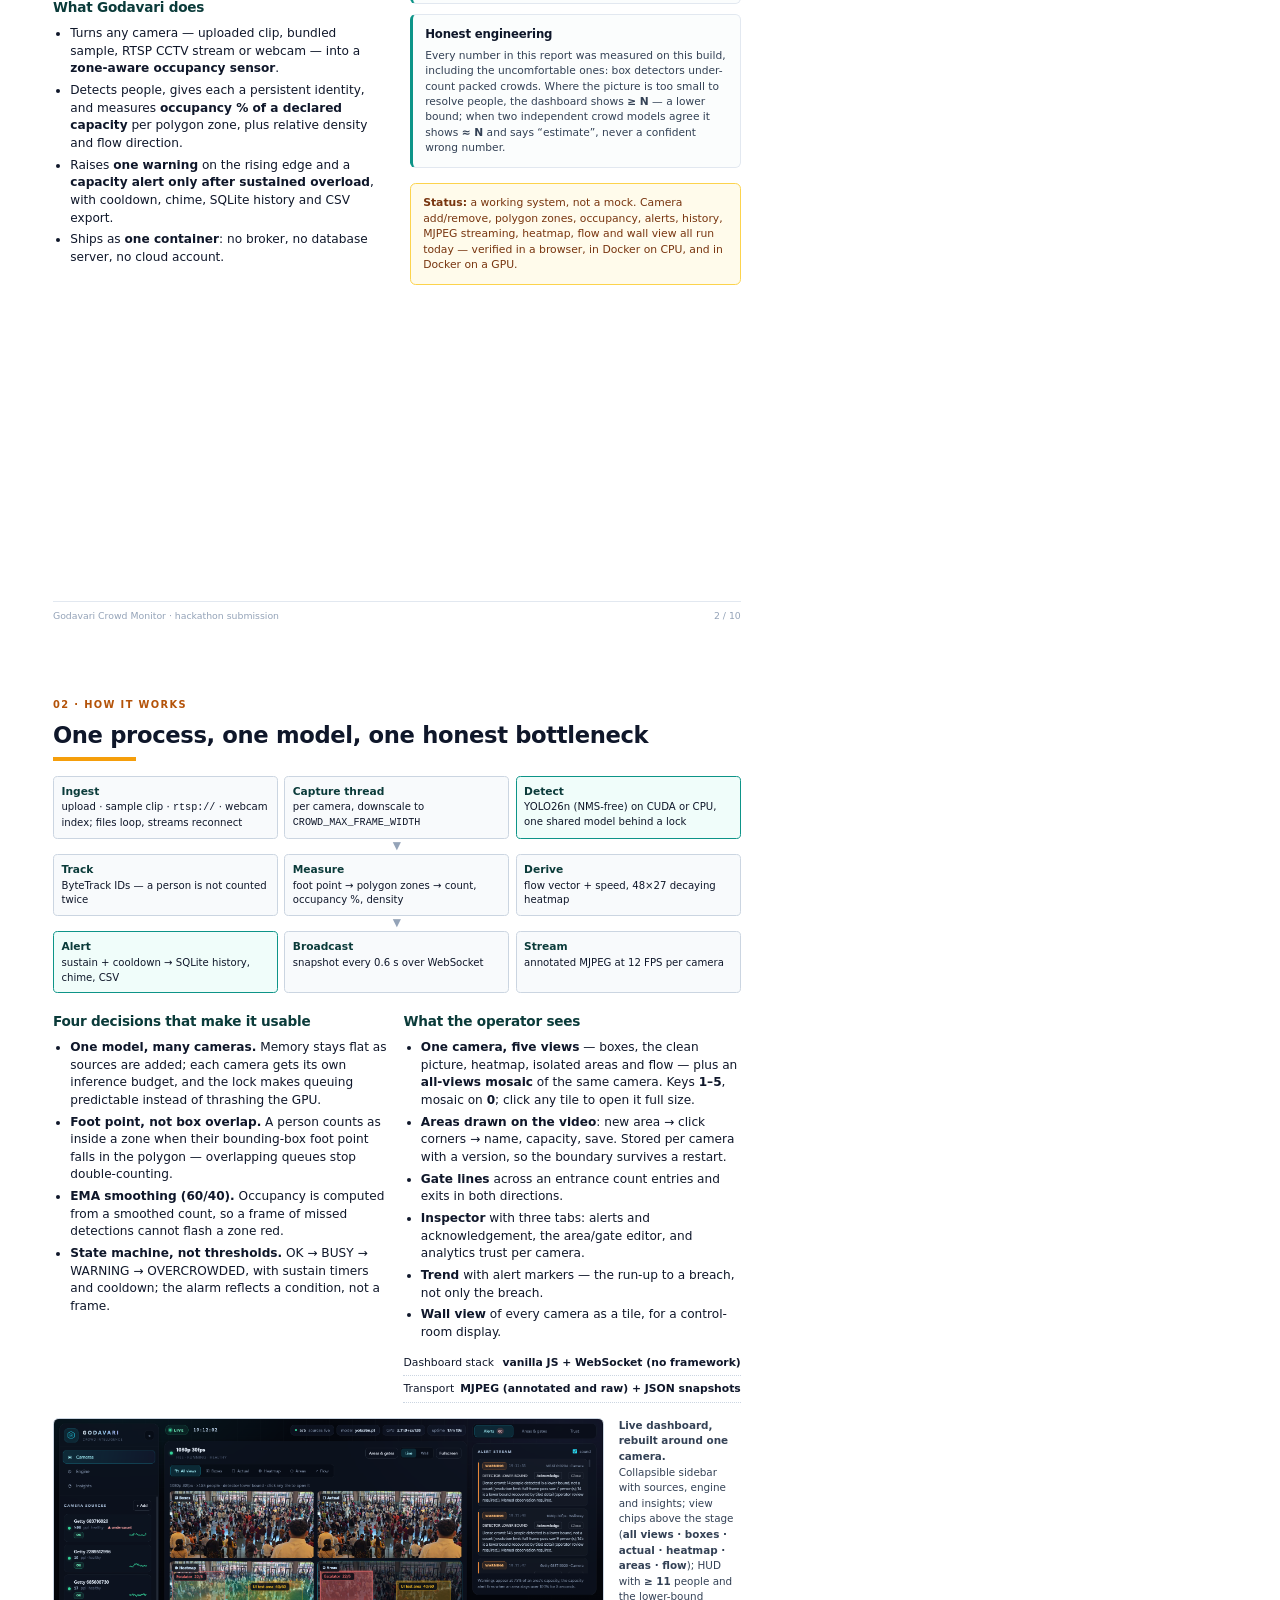
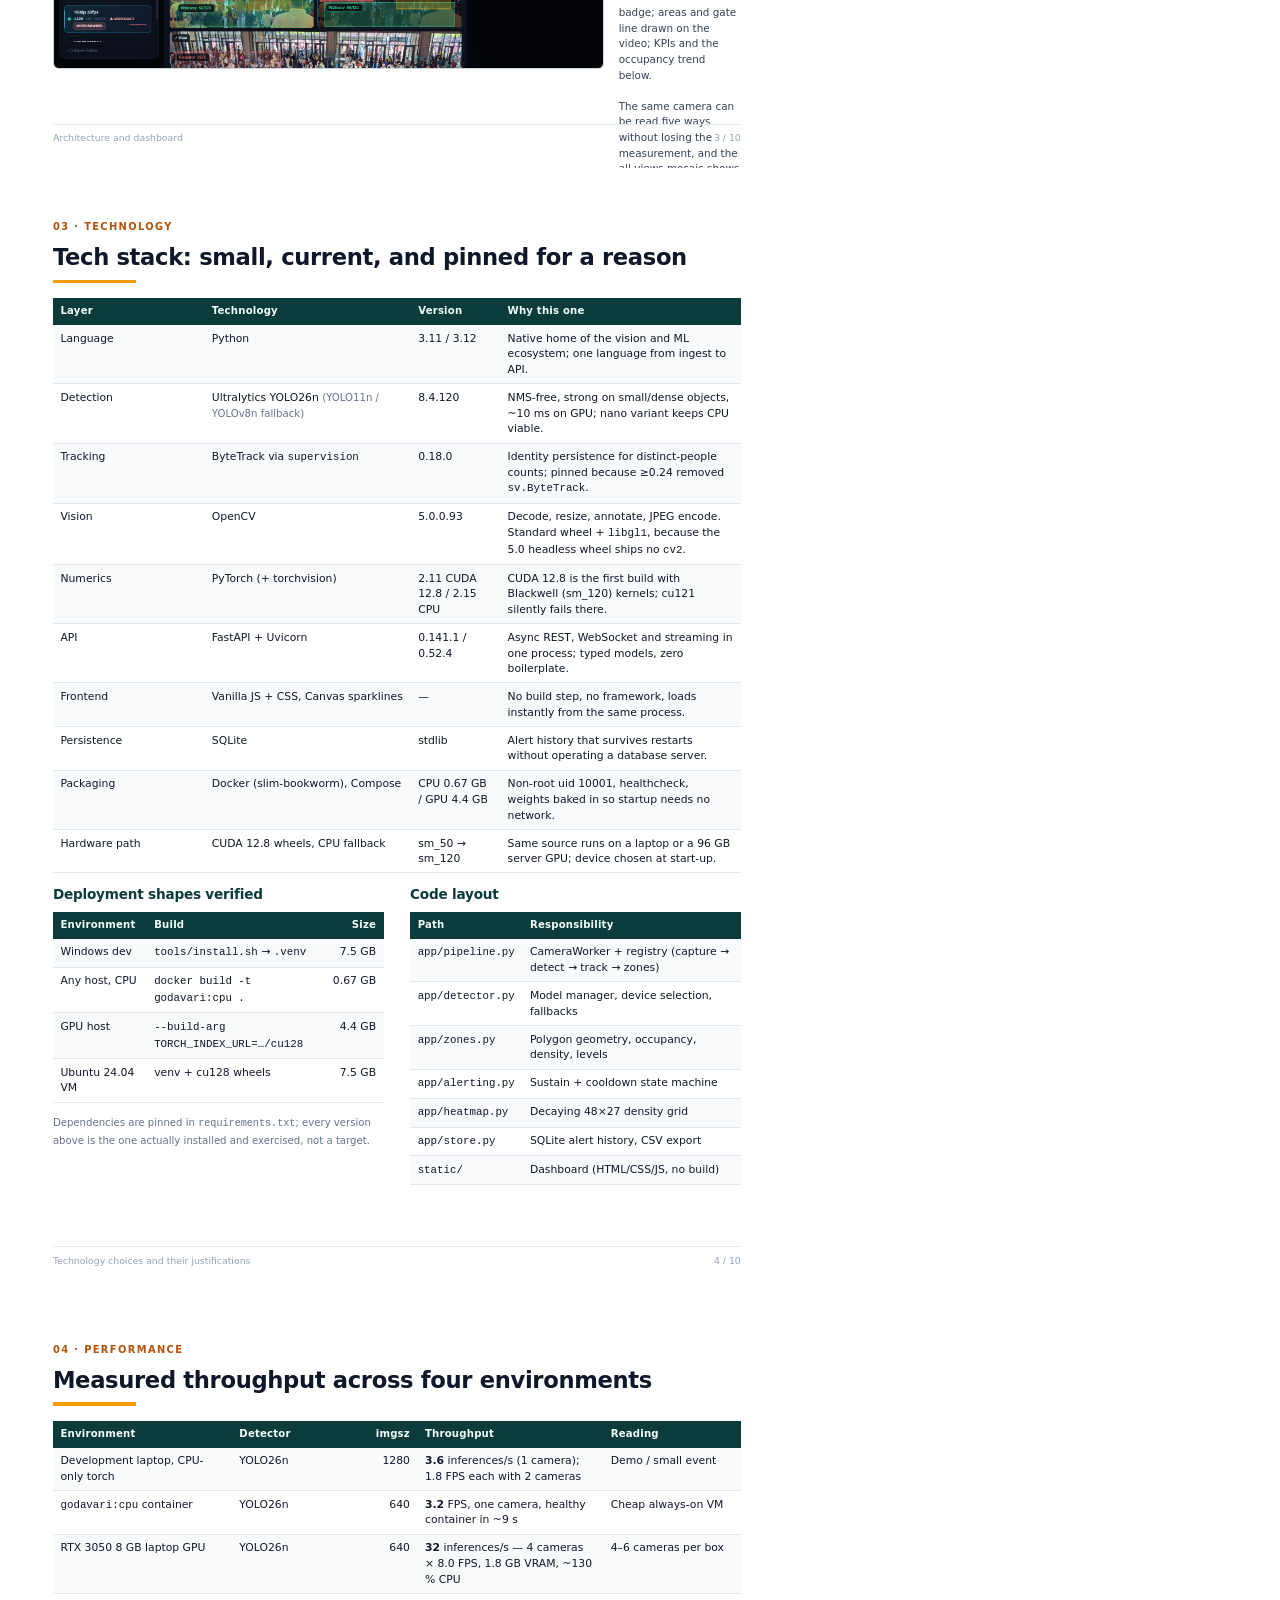
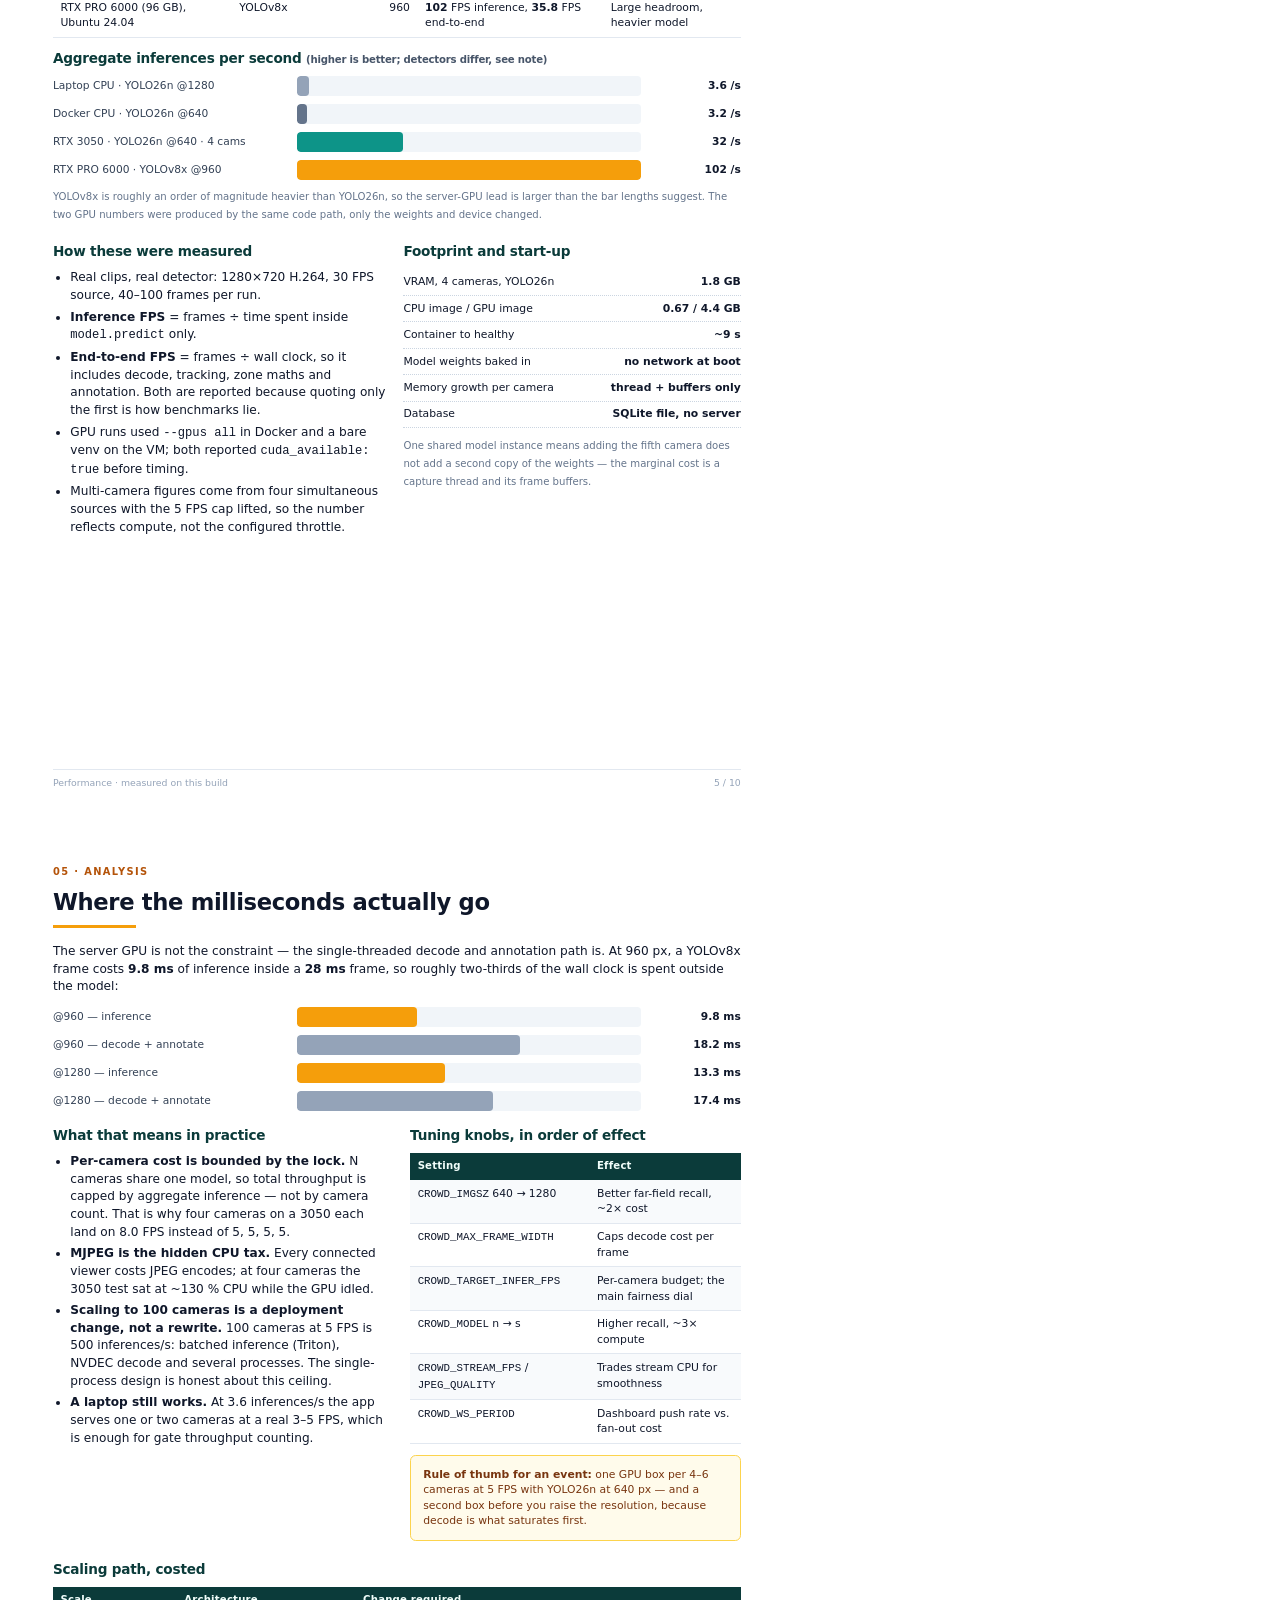
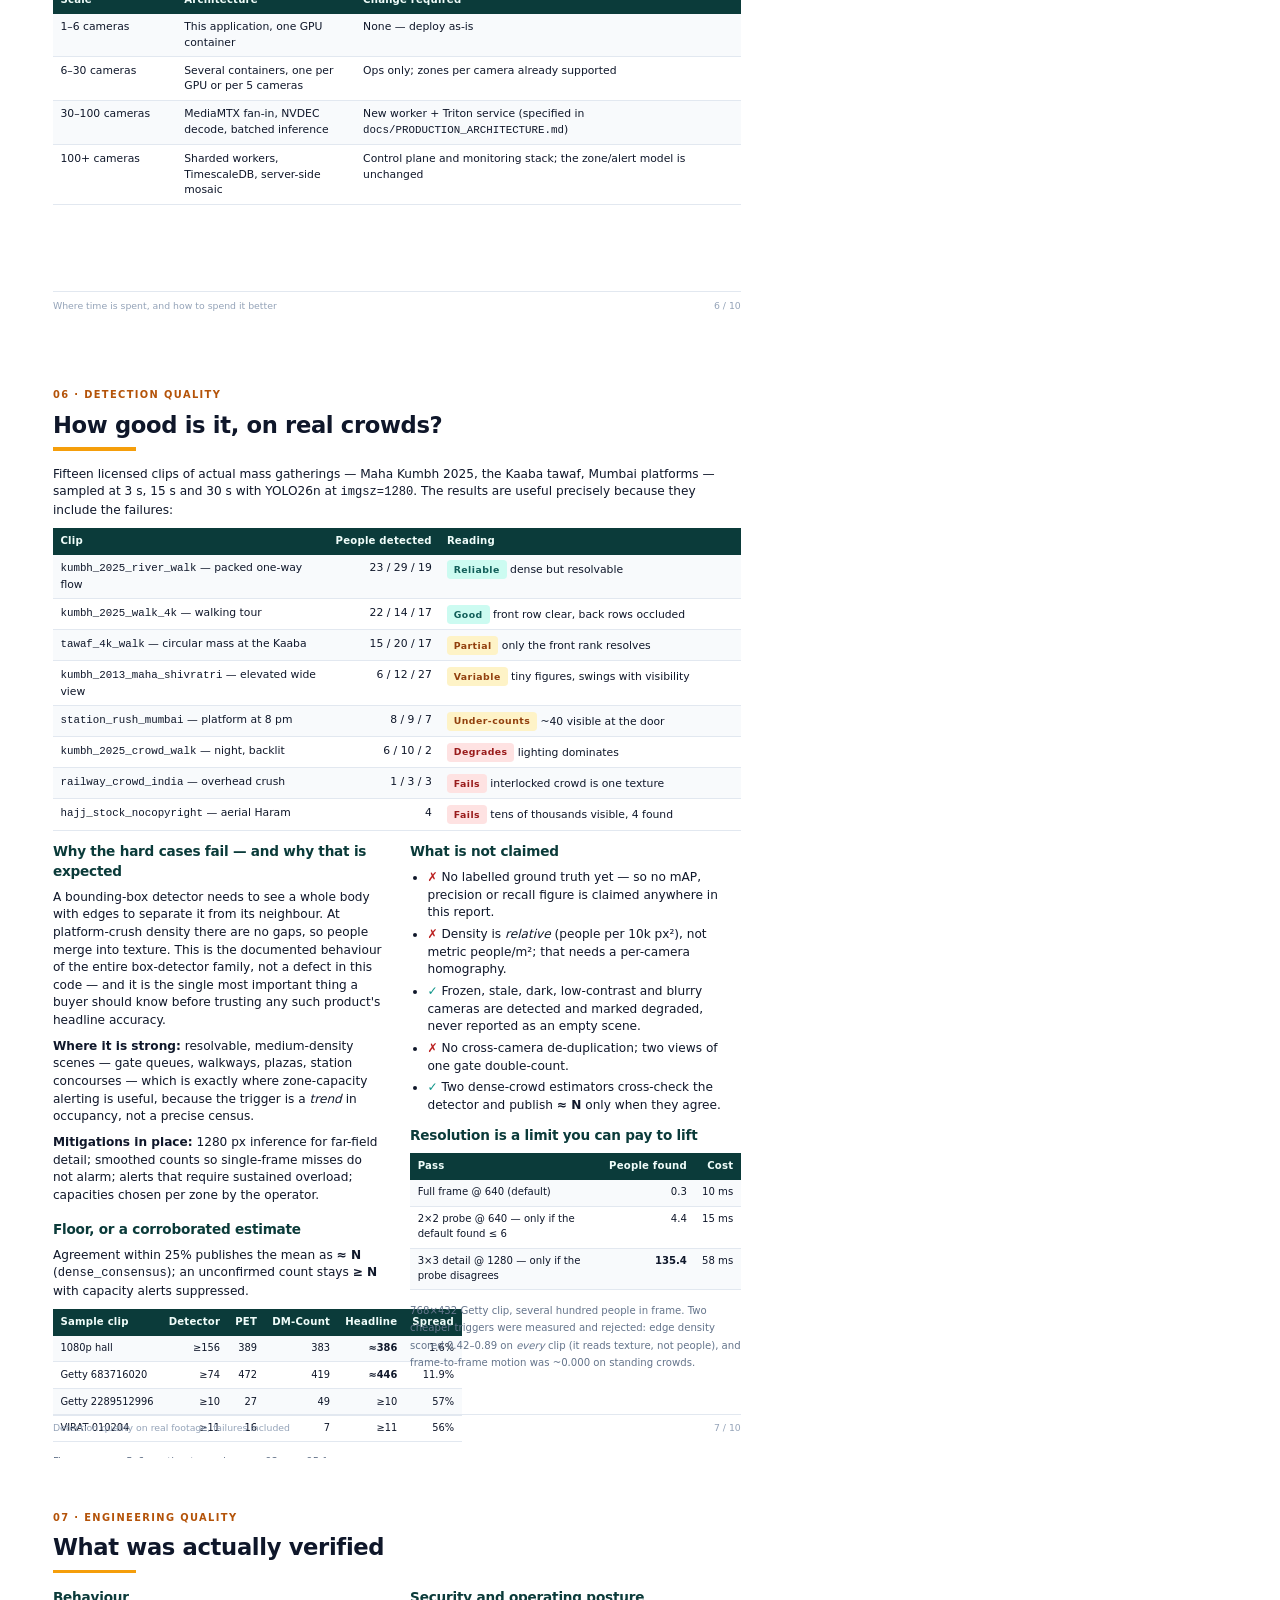
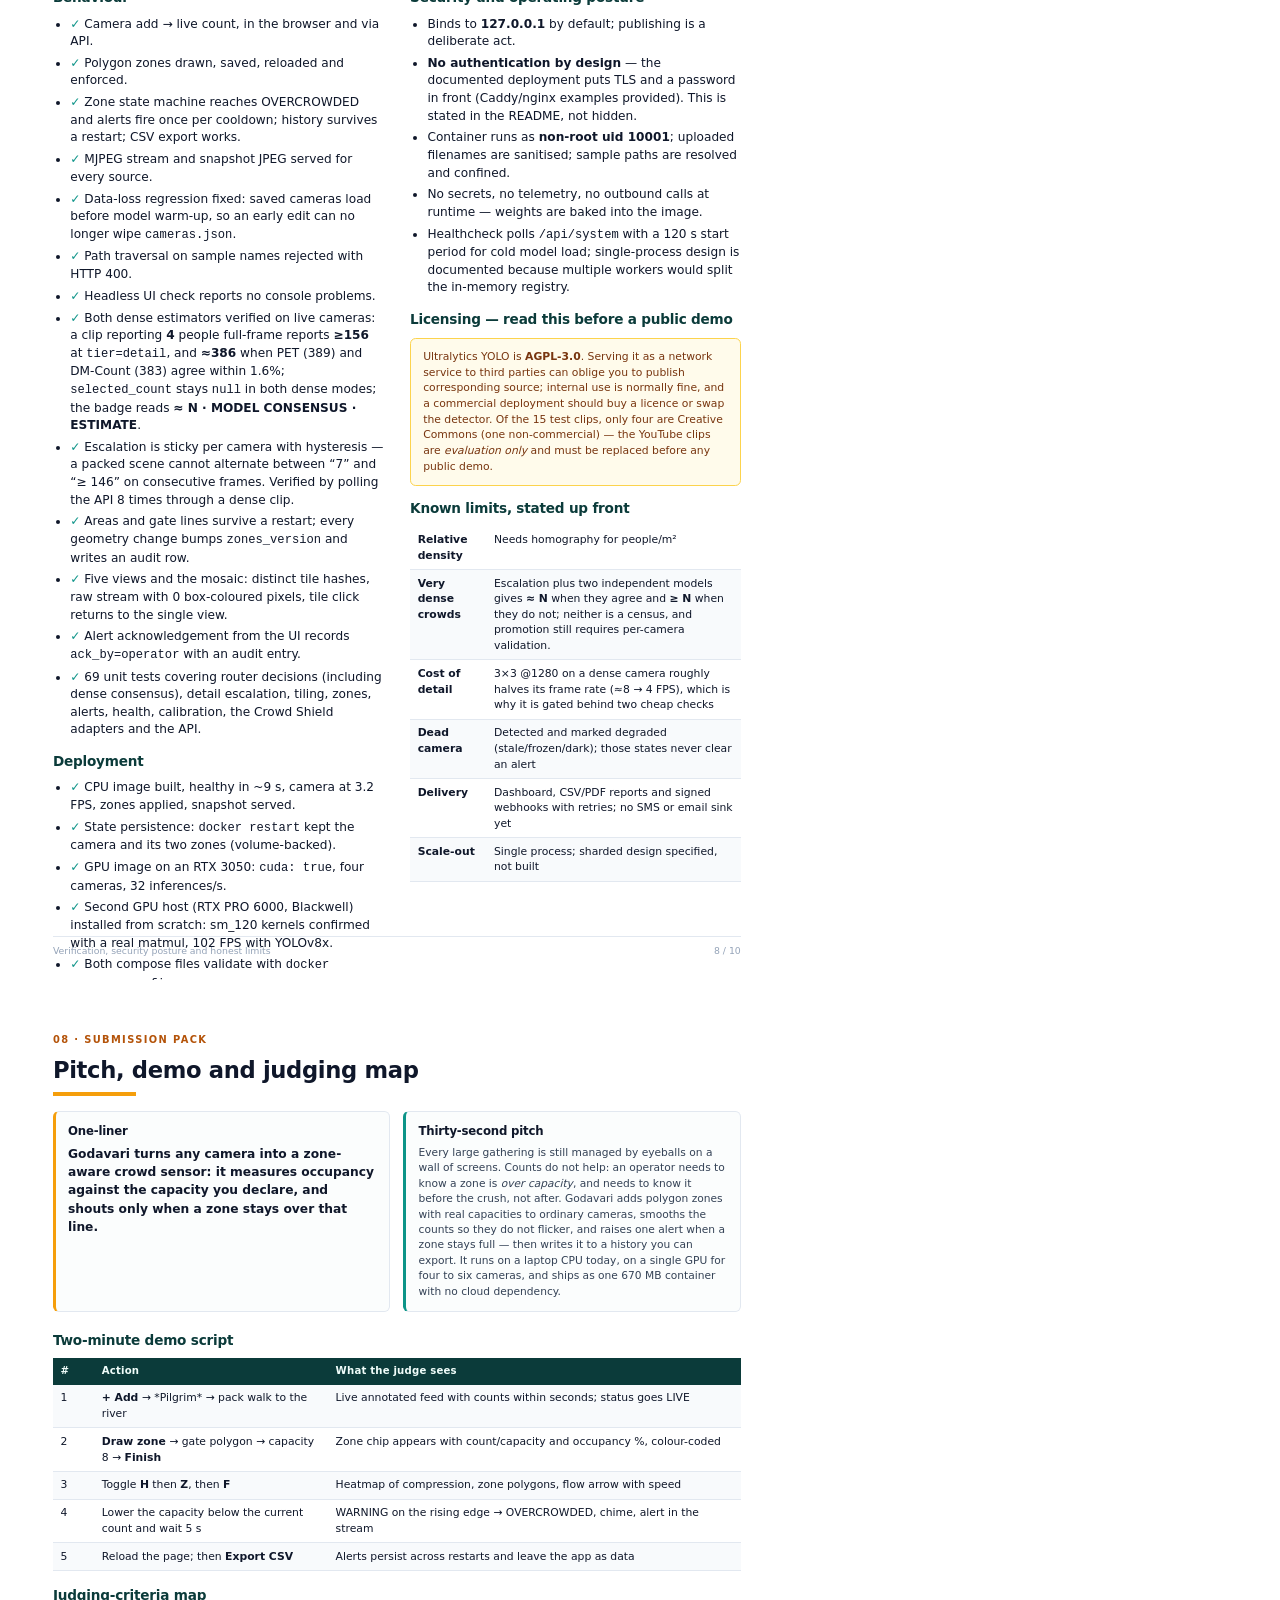
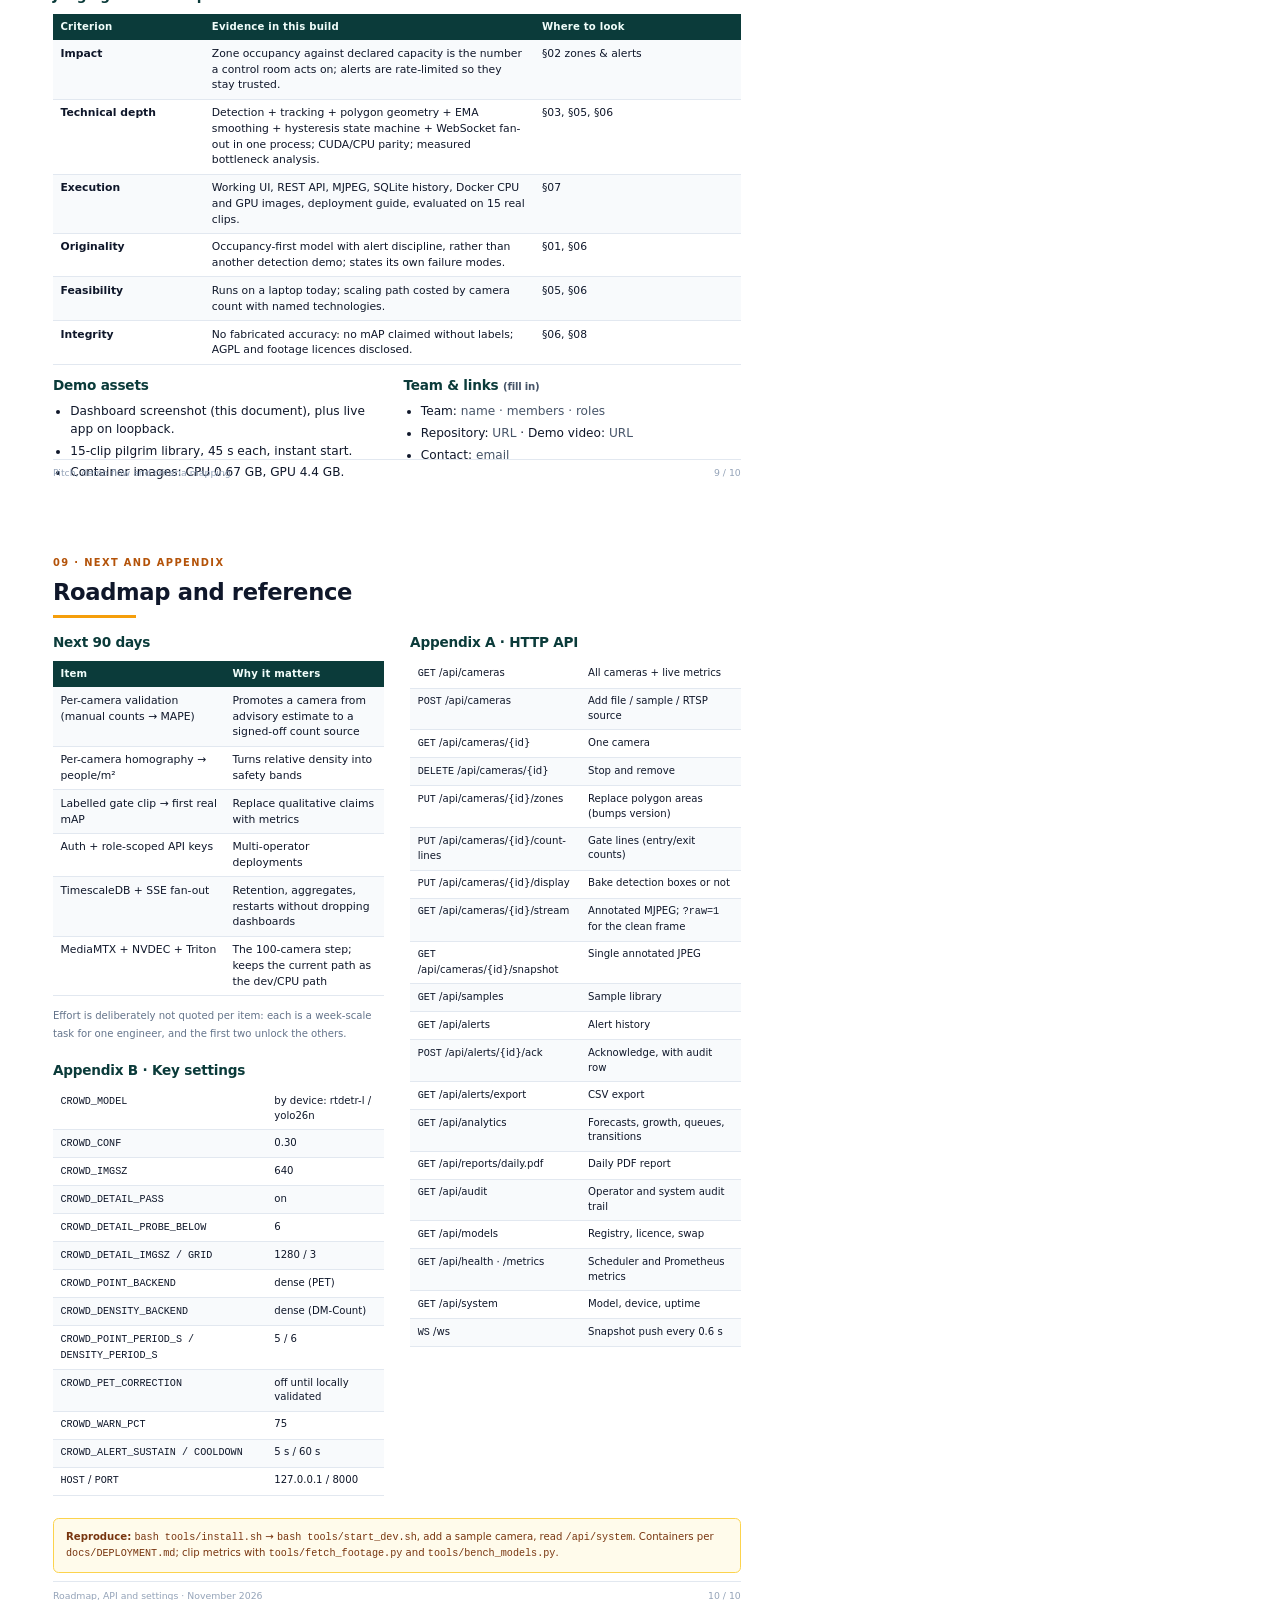
==== commit 9cc572c9: "docs: prune plans and refresh README tech stack Remove obsolete plan/research docs, refresh the resu" ====
--- a/docs/report/report.html
+++ b/docs/report/report.html
@@ -799,8 +799,8 @@
         <tr><td><code>CROWD_DETAIL_PASS</code></td><td>on</td></tr>
         <tr><td><code>CROWD_DETAIL_PROBE_BELOW</code></td><td>6</td></tr>
         <tr><td><code>CROWD_DETAIL_IMGSZ / GRID</code></td><td>1280 / 3</td></tr>
-        <tr><td><code>CROWD_POINT_BACKEND</code></td><td>crowdshield (PET)</td></tr>
-        <tr><td><code>CROWD_DENSITY_BACKEND</code></td><td>crowdshield (DM-Count)</td></tr>
+        <tr><td><code>CROWD_POINT_BACKEND</code></td><td>dense (PET)</td></tr>
+        <tr><td><code>CROWD_DENSITY_BACKEND</code></td><td>dense (DM-Count)</td></tr>
         <tr><td><code>CROWD_POINT_PERIOD_S / DENSITY_PERIOD_S</code></td><td>5 / 6</td></tr>
         <tr><td><code>CROWD_PET_CORRECTION</code></td><td>off until locally validated</td></tr>
         <tr><td><code>CROWD_WARN_PCT</code></td><td>75</td></tr>
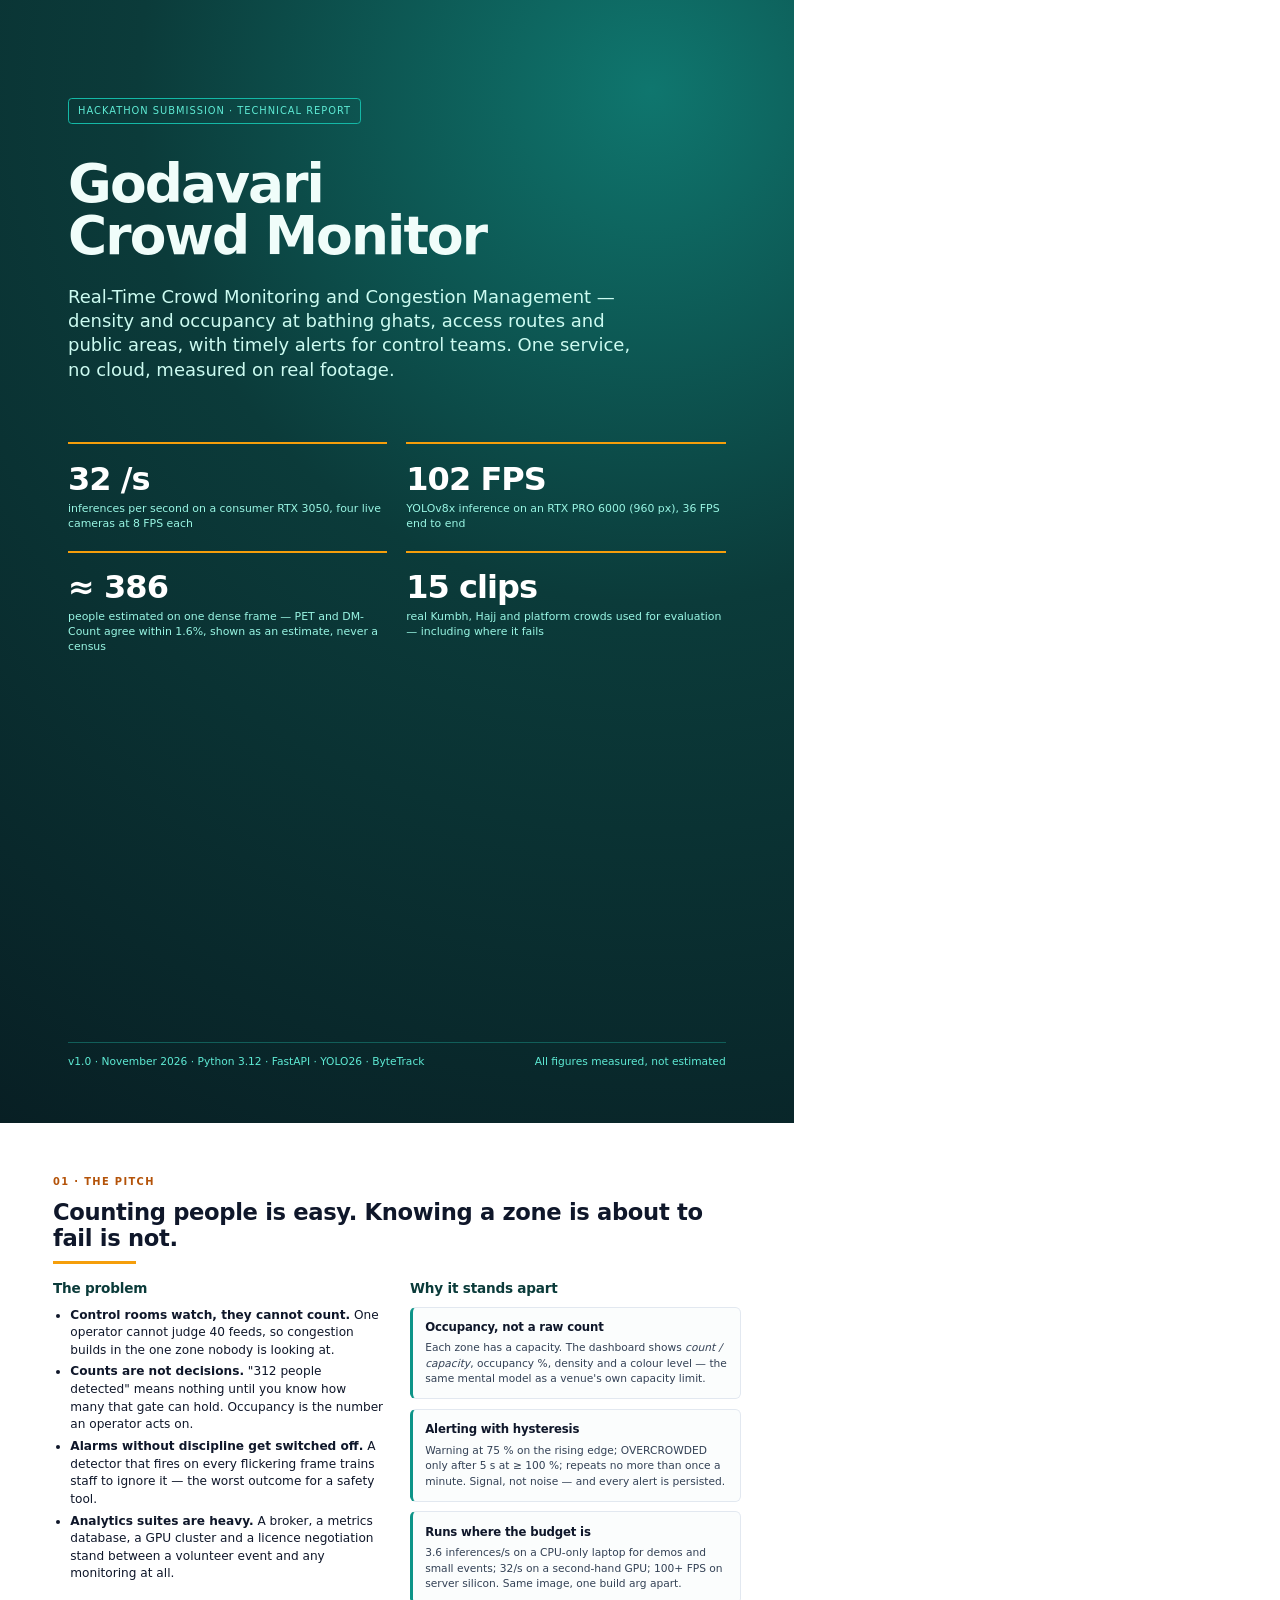
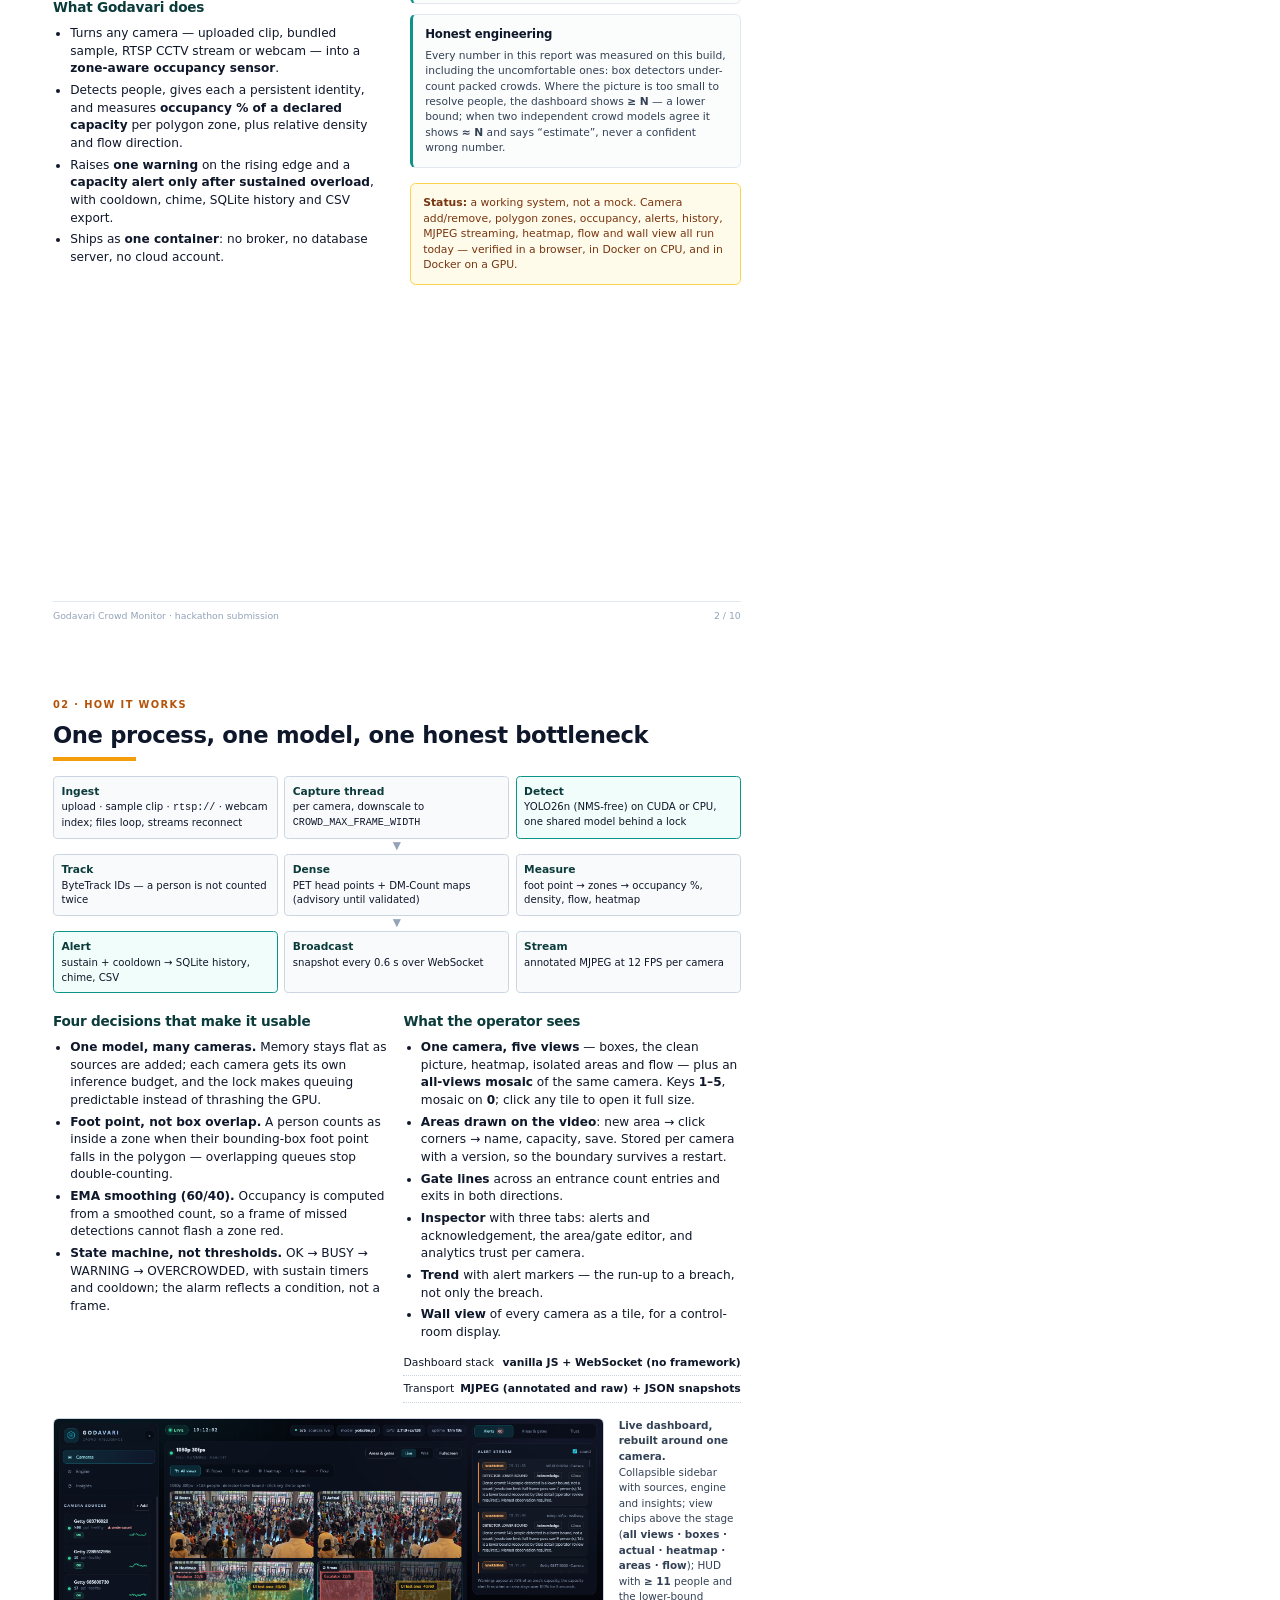
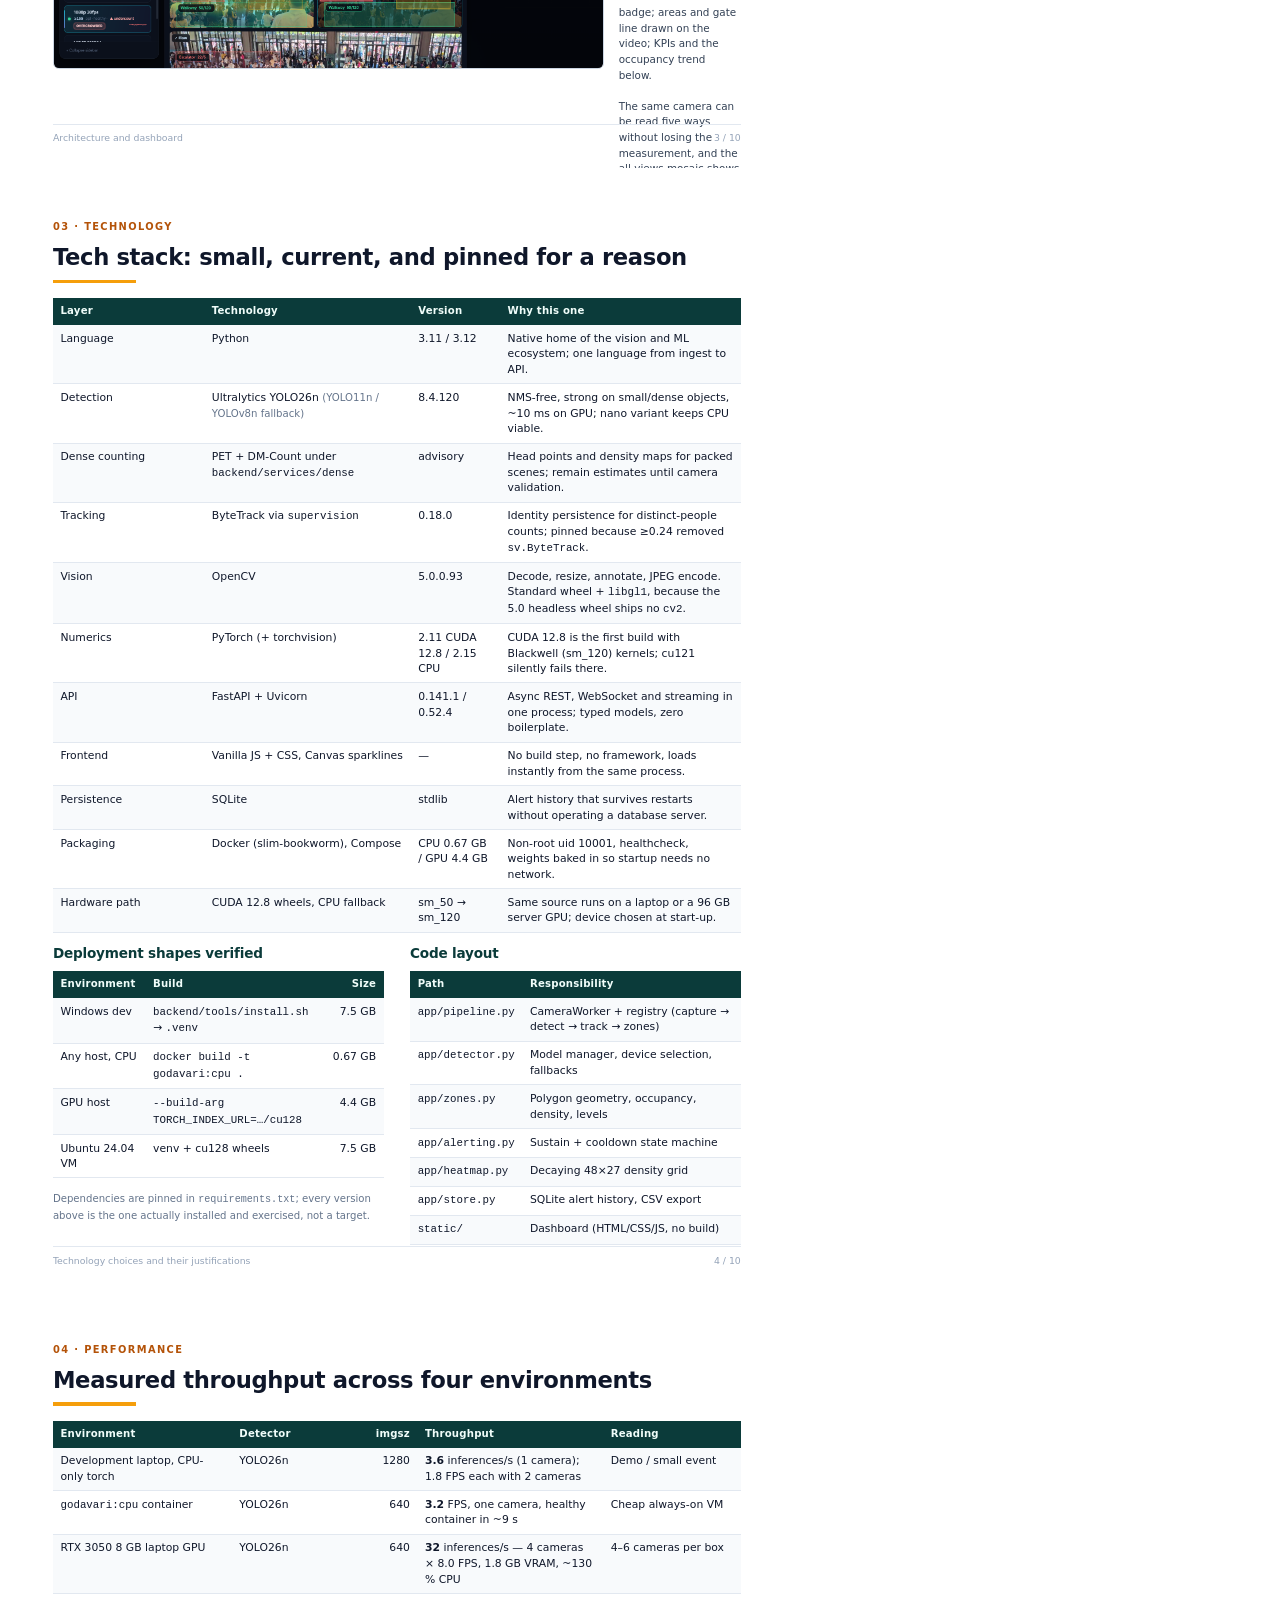
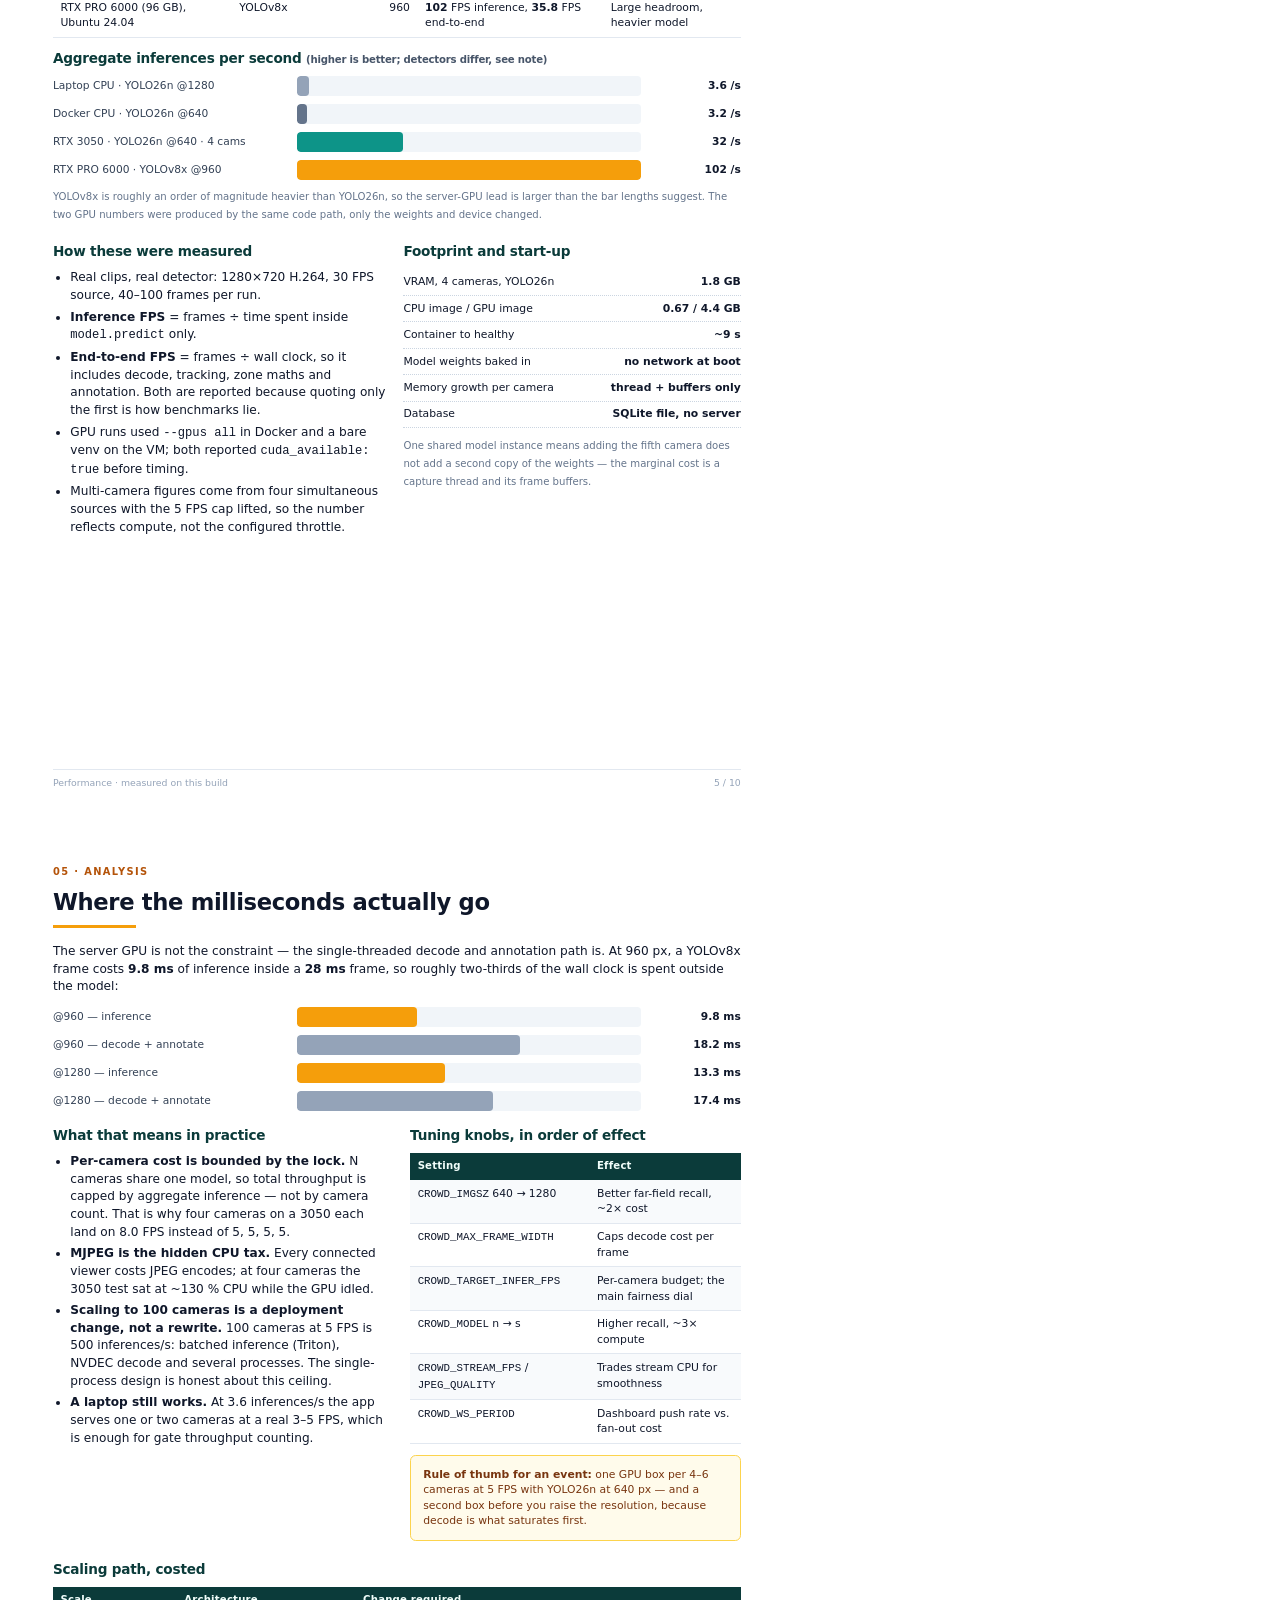
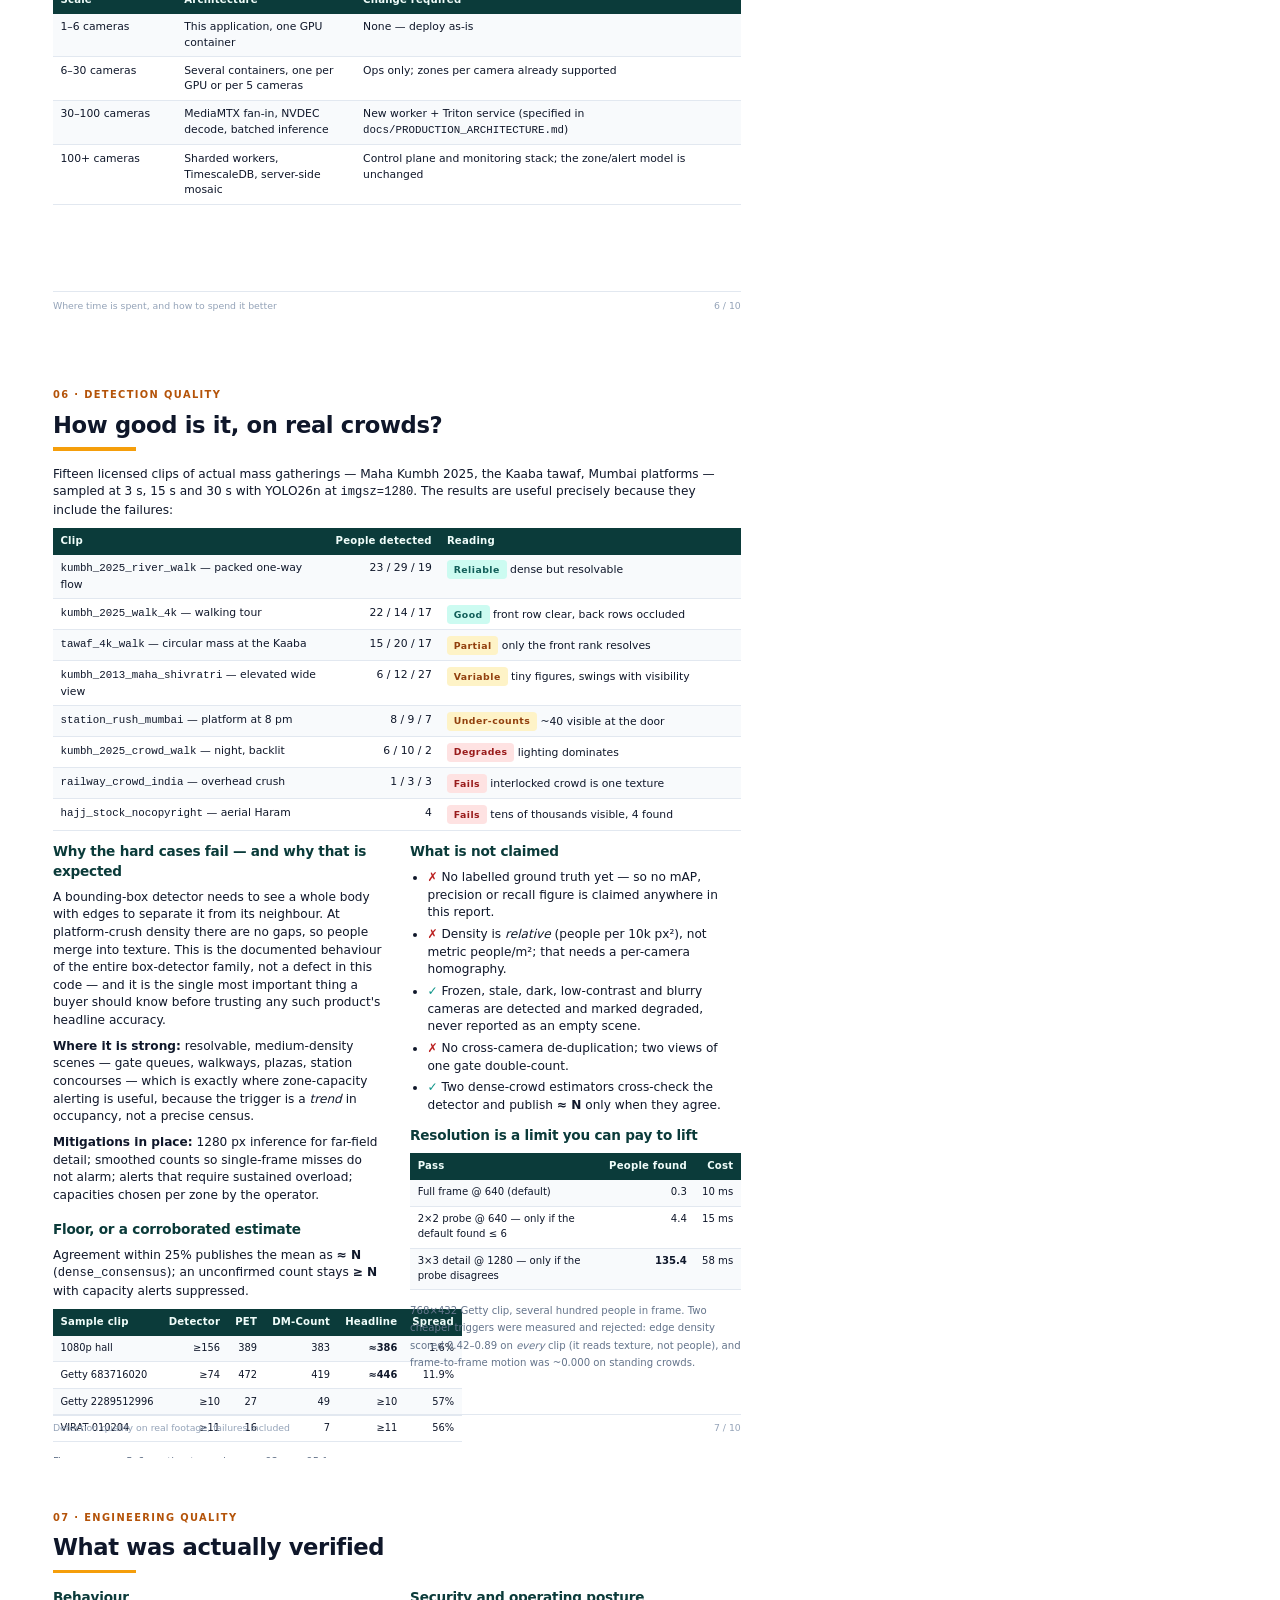
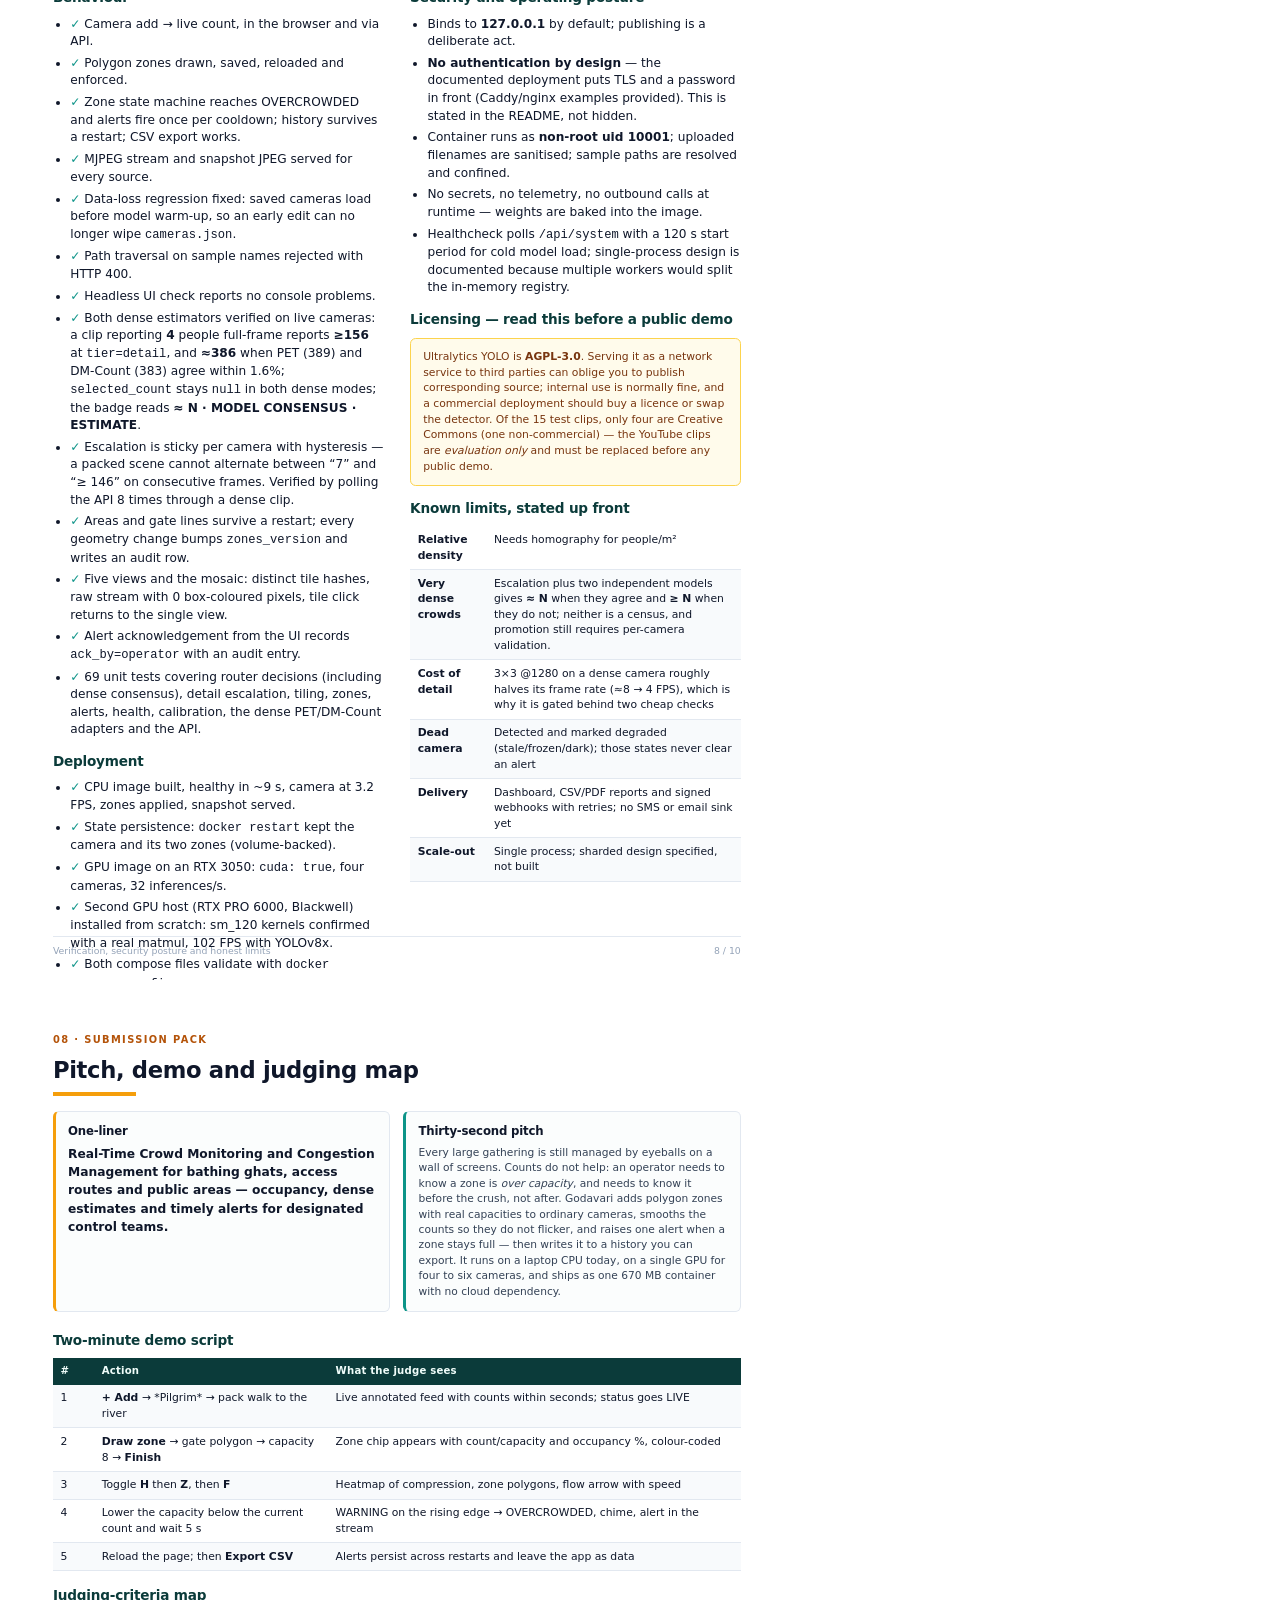
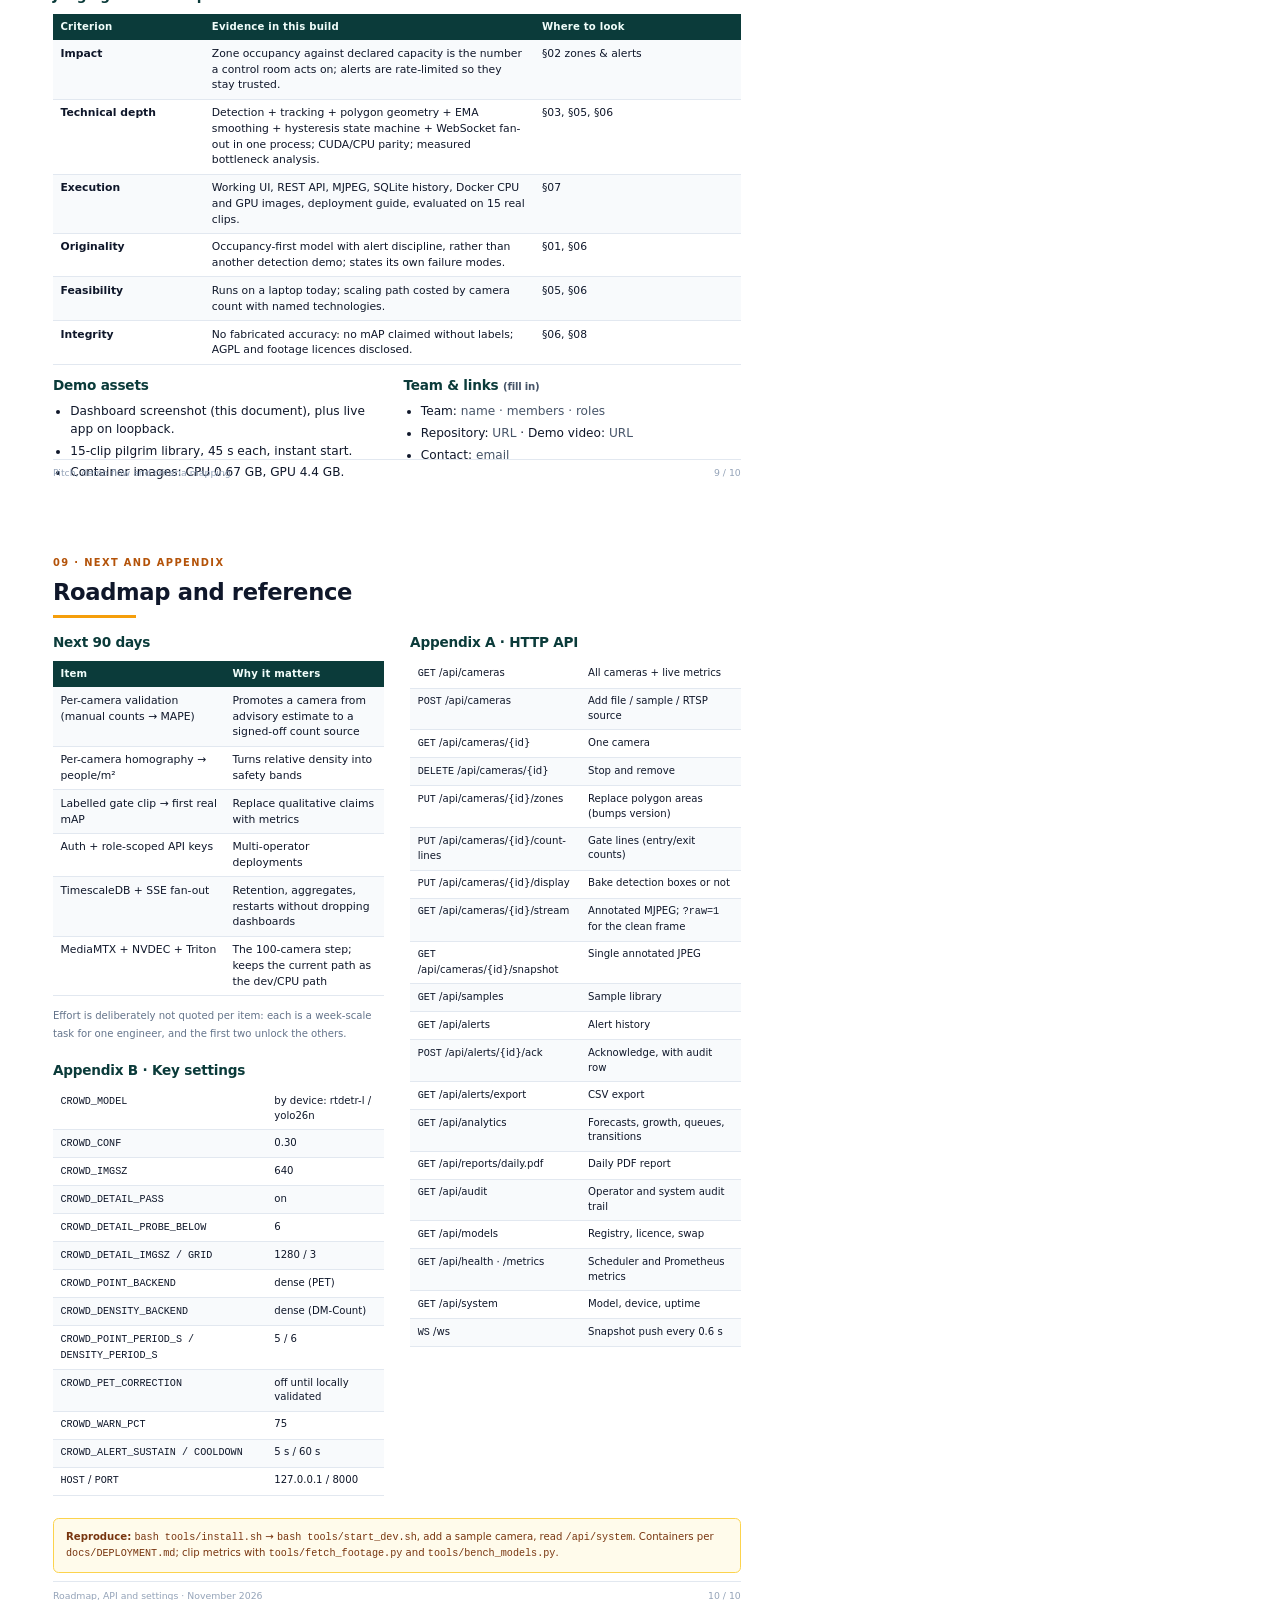
==== commit cc3c0128: "docs: finalize submission materials and code comments" ====
--- a/docs/report/report.html
+++ b/docs/report/report.html
@@ -107,8 +107,9 @@
 <section class="page cover">
   <div class="badge">Hackathon submission · technical report</div>
   <h1 style="margin-top:9mm">Godavari<br>Crowd Monitor</h1>
-  <div class="sub">Real-time crowd counting, zone congestion and capacity alerting
-  for mass gatherings — one service, no cloud, measured on real footage.</div>
+  <div class="sub">Real-Time Crowd Monitoring and Congestion Management — density and
+  occupancy at bathing ghats, access routes and public areas, with timely alerts for
+  control teams. One service, no cloud, measured on real footage.</div>
 
   <div class="metric-strip">
     <div class="metric">
@@ -223,8 +224,8 @@
     <div class="arrow">▼</div>
     <div class="flow-row">
       <div class="node"><b>Track</b>ByteTrack IDs — a person is not counted twice</div>
-      <div class="node"><b>Measure</b>foot point → polygon zones → count, occupancy %, density</div>
-      <div class="node"><b>Derive</b>flow vector + speed, 48×27 decaying heatmap</div>
+      <div class="node"><b>Dense</b>PET head points + DM-Count maps (advisory until validated)</div>
+      <div class="node"><b>Measure</b>foot point → zones → occupancy %, density, flow, heatmap</div>
     </div>
     <div class="arrow">▼</div>
     <div class="flow-row">
@@ -296,6 +297,7 @@
     <tr><th style="width:22%">Layer</th><th style="width:30%">Technology</th><th style="width:13%">Version</th><th>Why this one</th></tr>
     <tr><td>Language</td><td>Python</td><td>3.11 / 3.12</td><td>Native home of the vision and ML ecosystem; one language from ingest to API.</td></tr>
     <tr><td>Detection</td><td>Ultralytics YOLO26n <small>(YOLO11n / YOLOv8n fallback)</small></td><td>8.4.120</td><td>NMS-free, strong on small/dense objects, ~10 ms on GPU; nano variant keeps CPU viable.</td></tr>
+    <tr><td>Dense counting</td><td>PET + DM-Count under <code>backend/services/dense</code></td><td>advisory</td><td>Head points and density maps for packed scenes; remain estimates until camera validation.</td></tr>
     <tr><td>Tracking</td><td>ByteTrack via <code>supervision</code></td><td>0.18.0</td><td>Identity persistence for distinct-people counts; pinned because ≥0.24 removed <code>sv.ByteTrack</code>.</td></tr>
     <tr><td>Vision</td><td>OpenCV</td><td>5.0.0.93</td><td>Decode, resize, annotate, JPEG encode. Standard wheel + <code>libgl1</code>, because the 5.0 headless wheel ships no <code>cv2</code>.</td></tr>
     <tr><td>Numerics</td><td>PyTorch (+ torchvision)</td><td>2.11 CUDA 12.8 / 2.15 CPU</td><td>CUDA 12.8 is the first build with Blackwell (sm_120) kernels; cu121 silently fails there.</td></tr>
@@ -311,7 +313,7 @@
       <h3>Deployment shapes verified</h3>
       <table>
         <tr><th>Environment</th><th>Build</th><th class="num">Size</th></tr>
-        <tr><td>Windows dev</td><td><code>tools/install.sh</code> → <code>.venv</code></td><td class="num">7.5 GB</td></tr>
+        <tr><td>Windows dev</td><td><code>backend/tools/install.sh</code> → <code>.venv</code></td><td class="num">7.5 GB</td></tr>
         <tr><td>Any host, CPU</td><td><code>docker build -t godavari:cpu .</code></td><td class="num">0.67 GB</td></tr>
         <tr><td>GPU host</td><td><code>--build-arg TORCH_INDEX_URL=…/cu128</code></td><td class="num">4.4 GB</td></tr>
         <tr><td>Ubuntu 24.04 VM</td><td>venv + cu128 wheels</td><td class="num">7.5 GB</td></tr>
@@ -628,7 +630,7 @@
         <code>ack_by=operator</code> with an audit entry.</li>
         <li><span class="check">✓</span> 69 unit tests covering router decisions (including
         dense consensus), detail escalation, tiling, zones, alerts, health, calibration, the
-        Crowd Shield adapters and the API.</li>
+        dense PET/DM-Count adapters and the API.</li>
       </ul>
 
       <h3 style="margin-top:3.5mm">Deployment</h3>
@@ -699,9 +701,9 @@
   <div class="grid2">
     <div class="card" style="border-left-color:#f59e0b">
       <h4>One-liner</h4>
-      <p style="font-size:9.2pt; color:#0f172a; line-height:1.5"><b>Godavari turns any camera
-      into a zone-aware crowd sensor: it measures occupancy against the capacity you declare,
-      and shouts only when a zone stays over that line.</b></p>
+      <p style="font-size:9.2pt; color:#0f172a; line-height:1.5"><b>Real-Time Crowd Monitoring
+      and Congestion Management for bathing ghats, access routes and public areas — occupancy,
+      dense estimates and timely alerts for designated control teams.</b></p>
     </div>
     <div class="card">
       <h4>Thirty-second pitch</h4>
